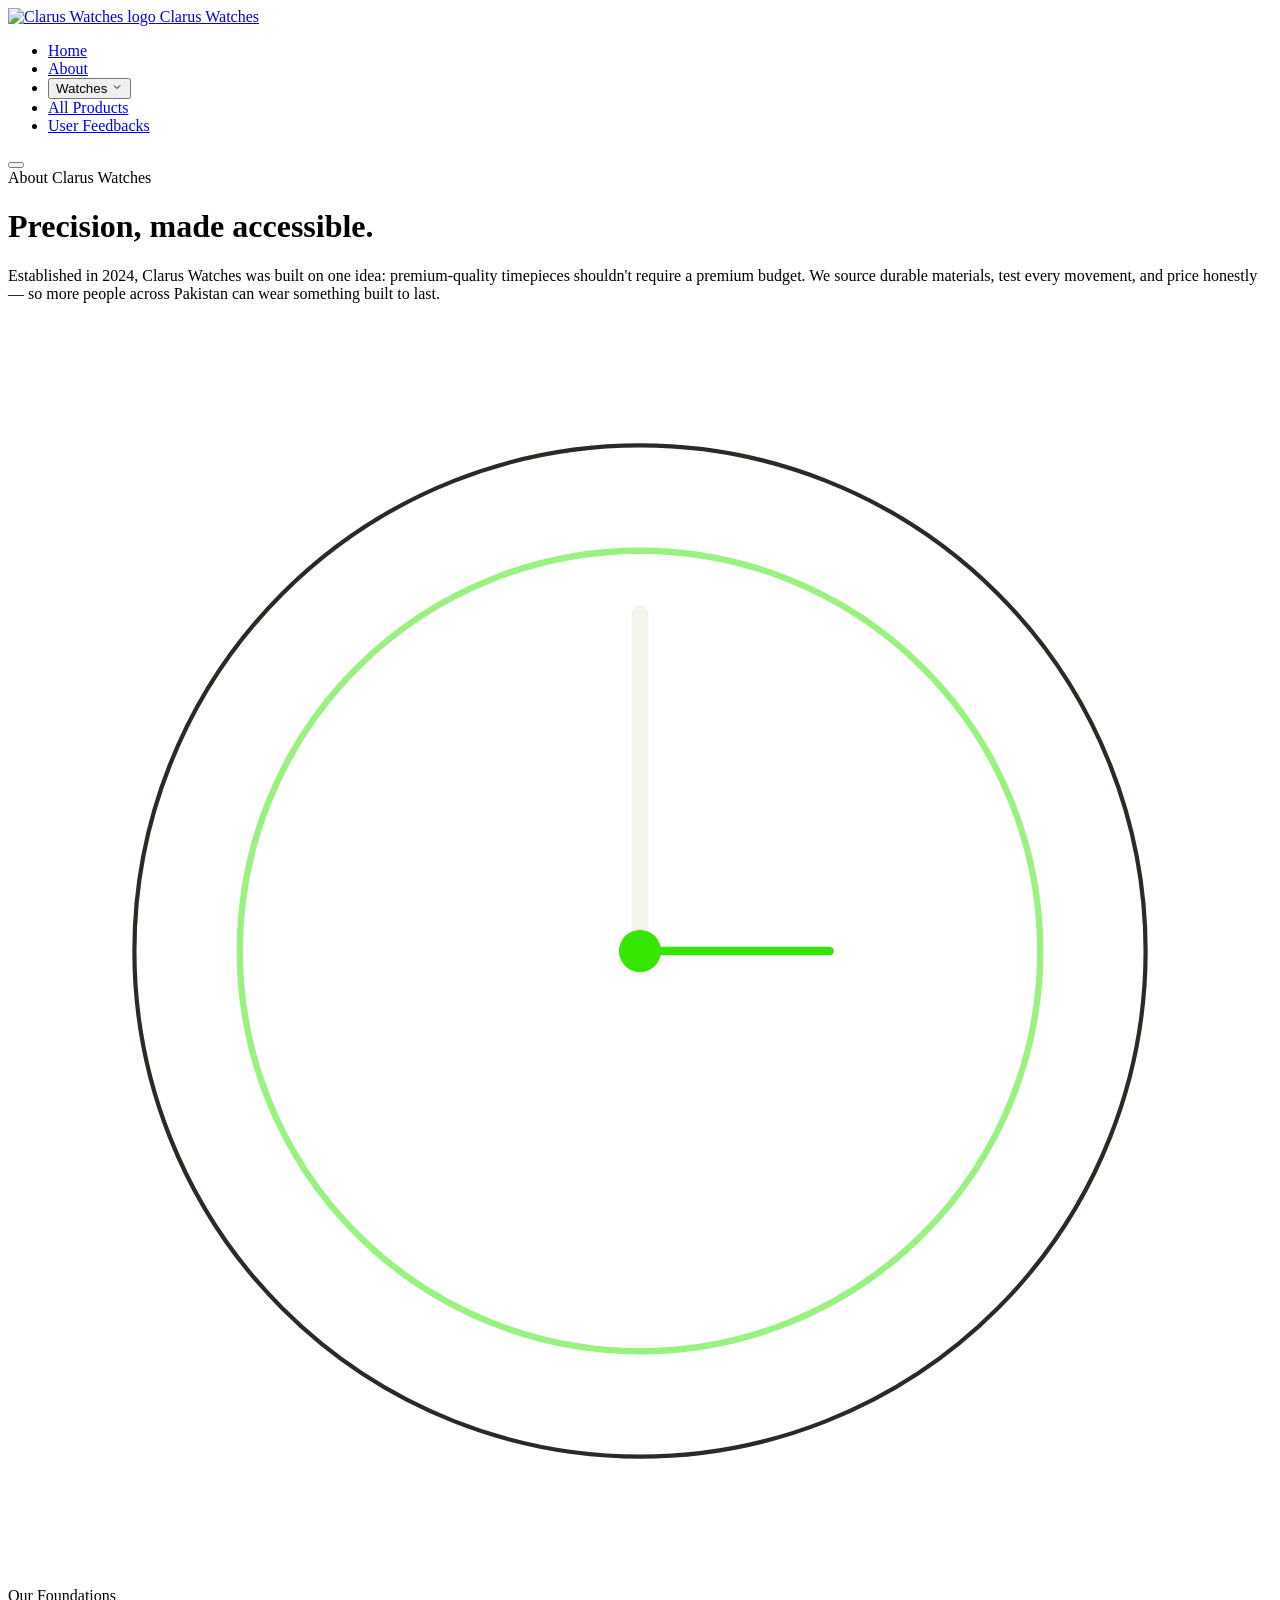
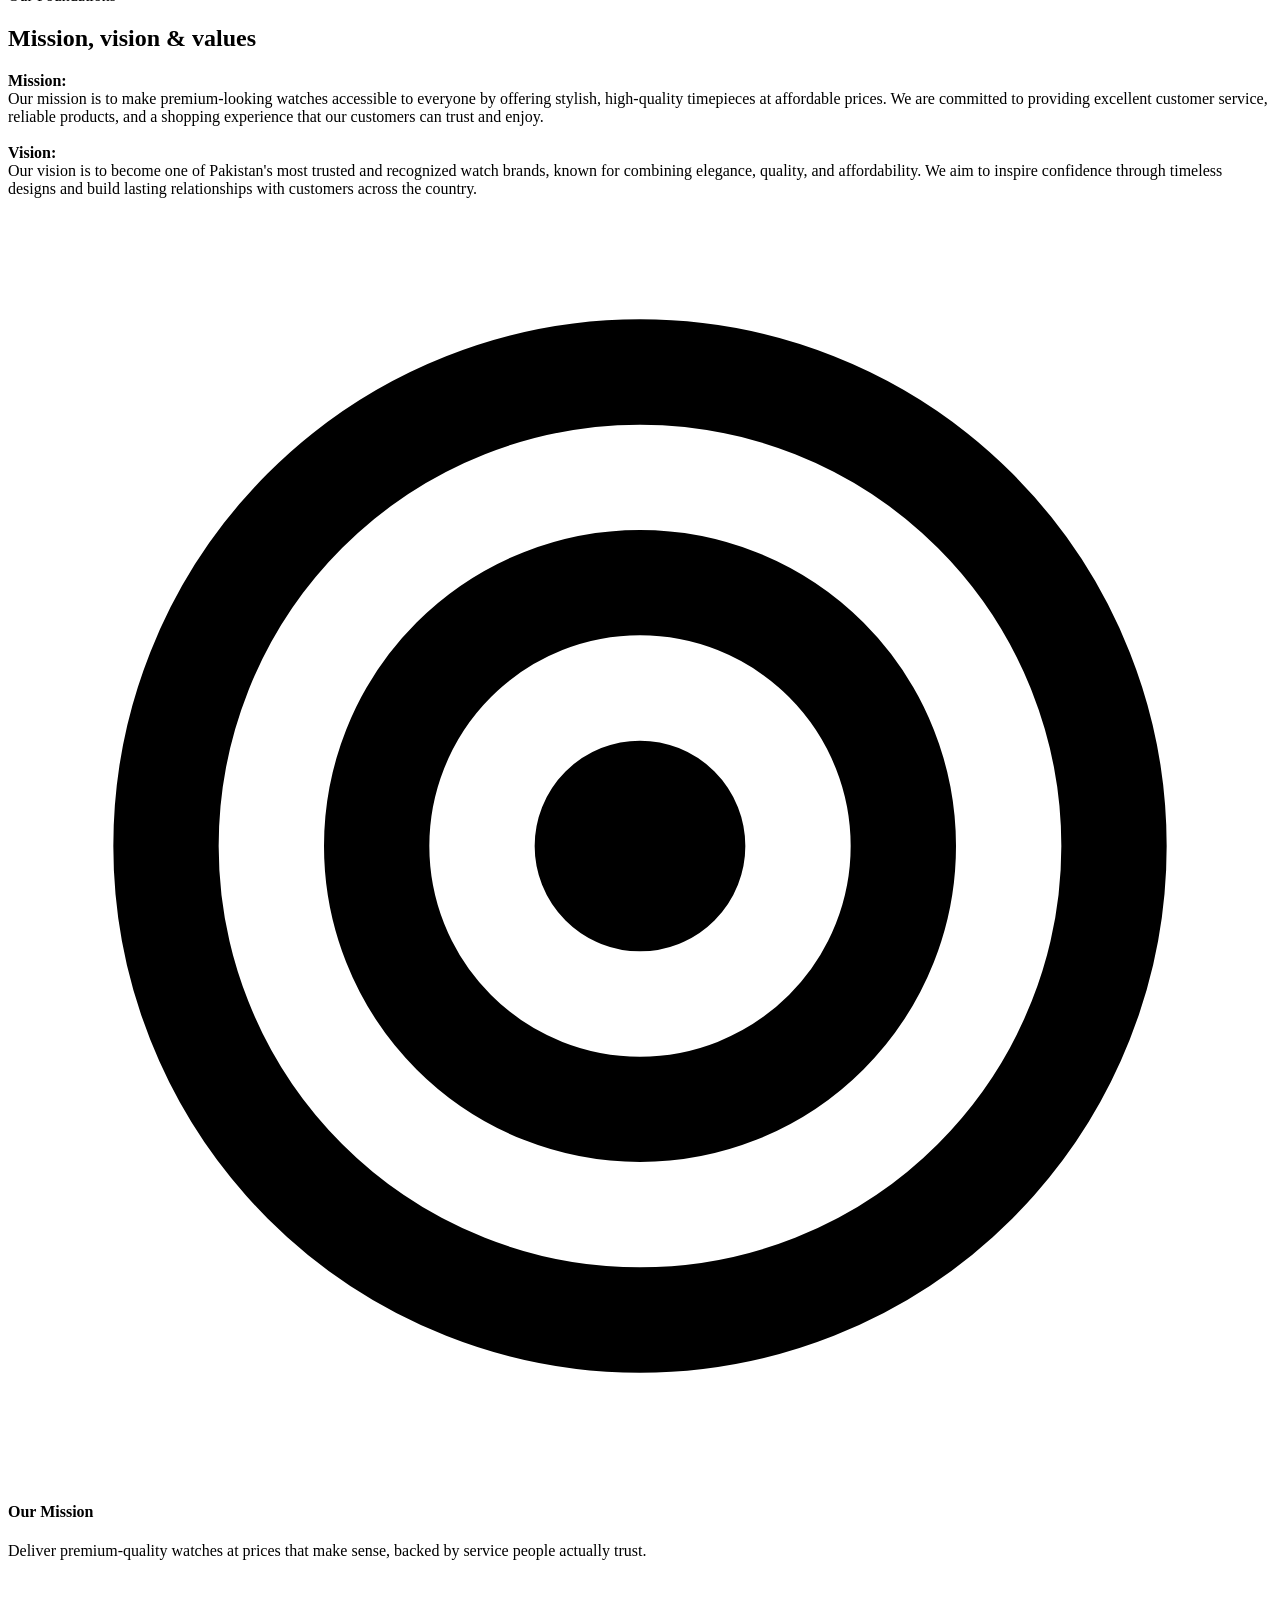
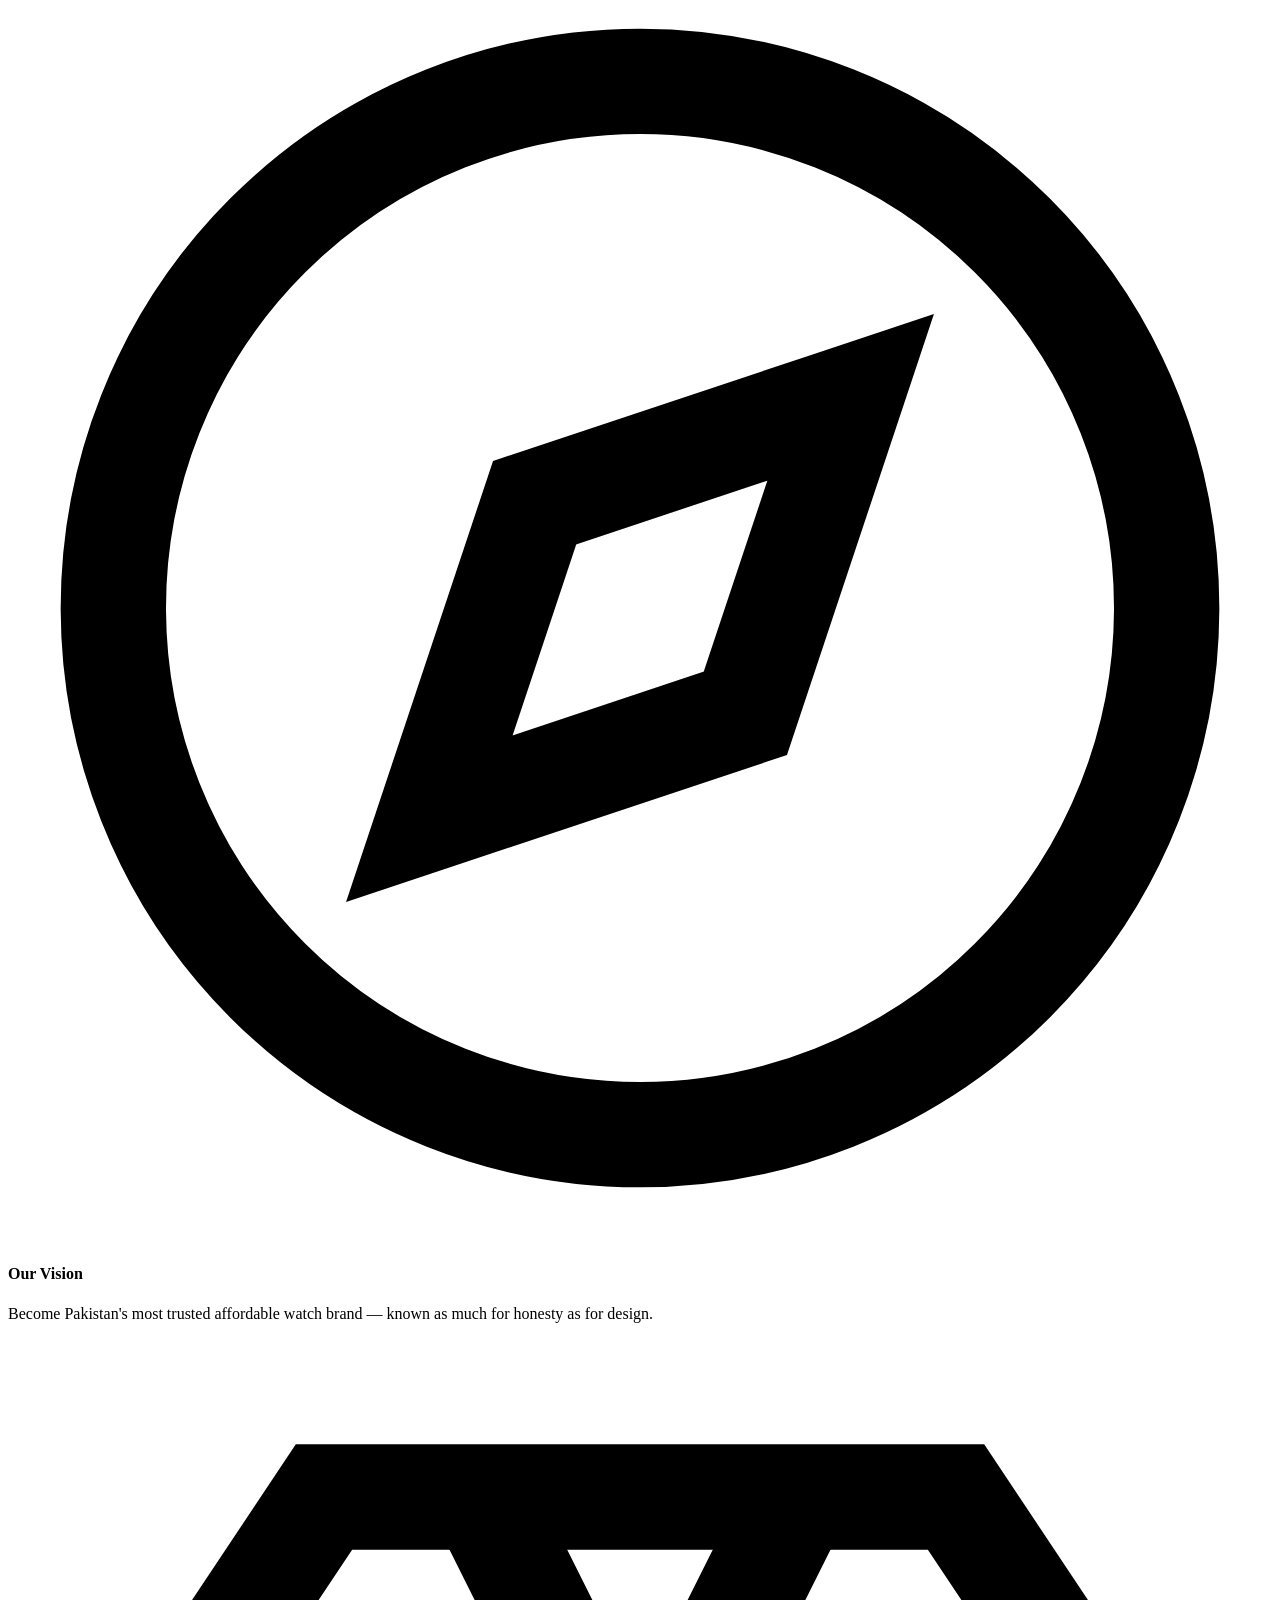
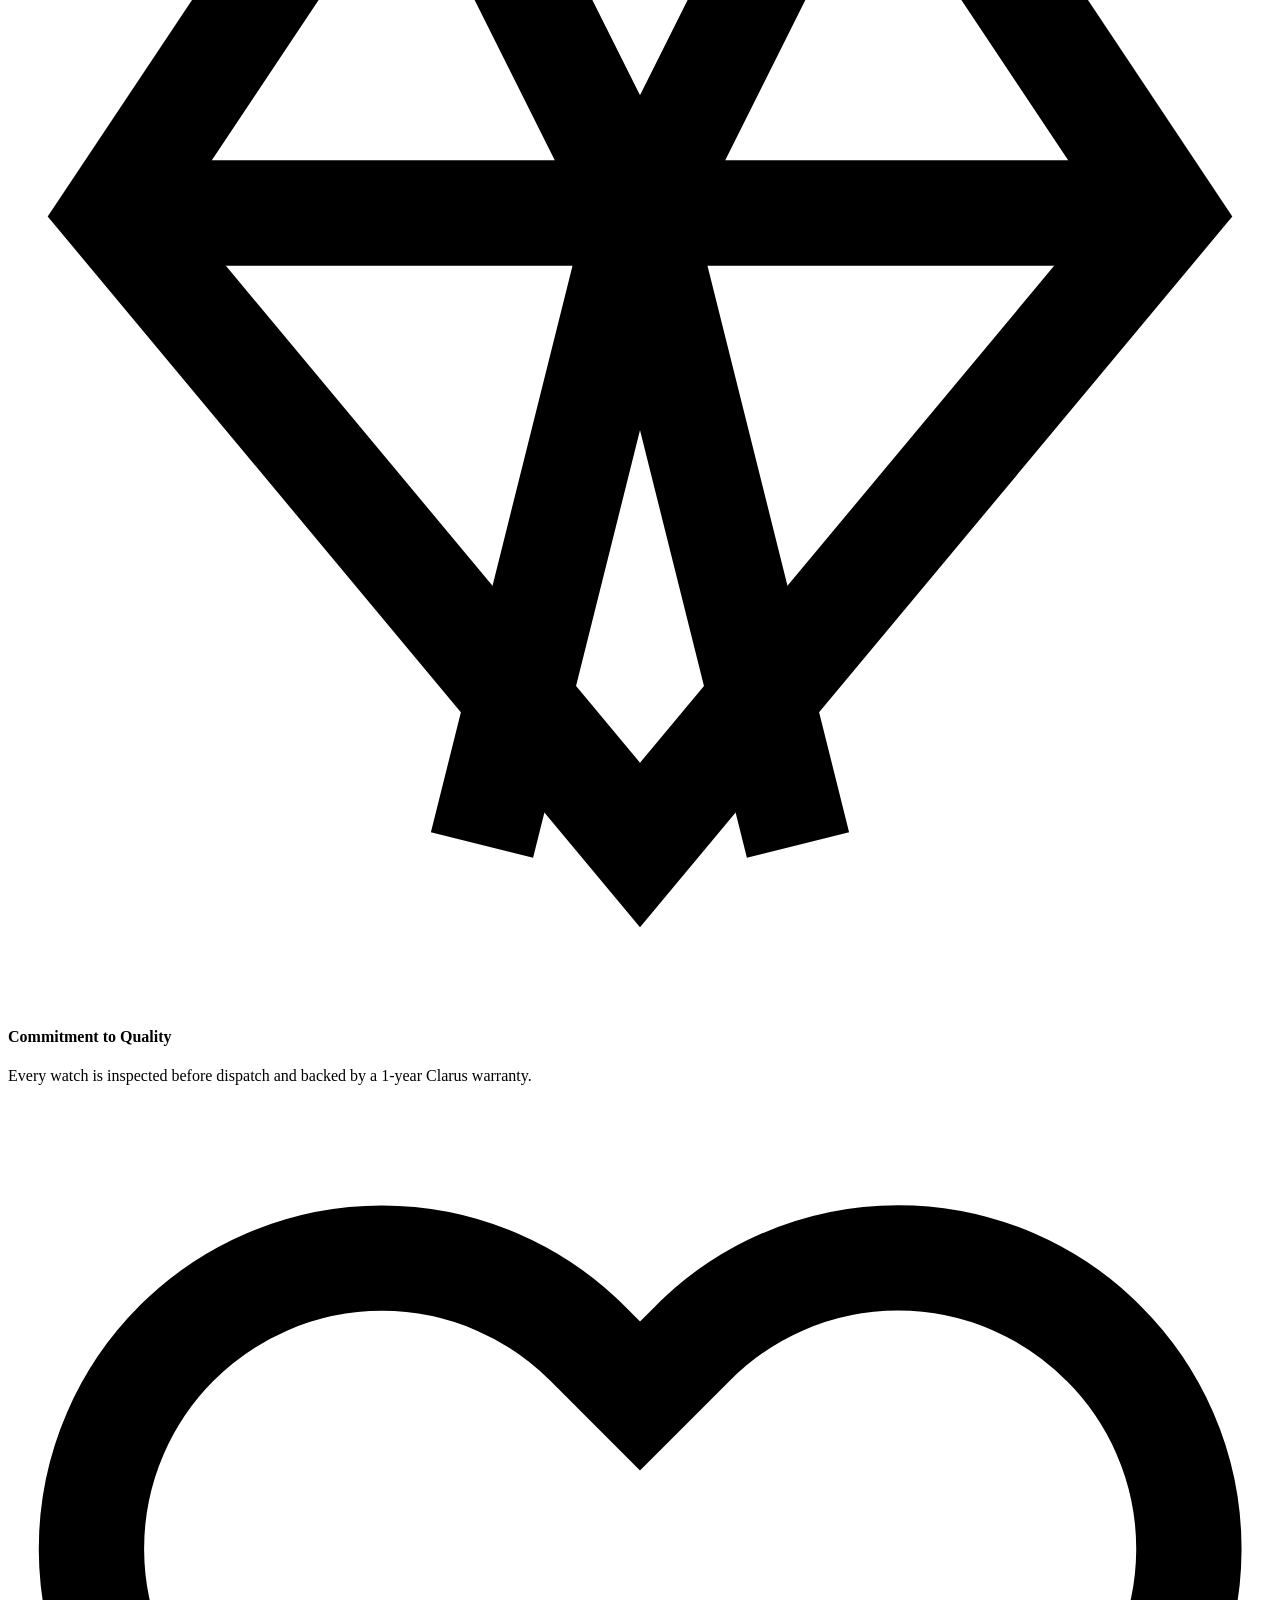
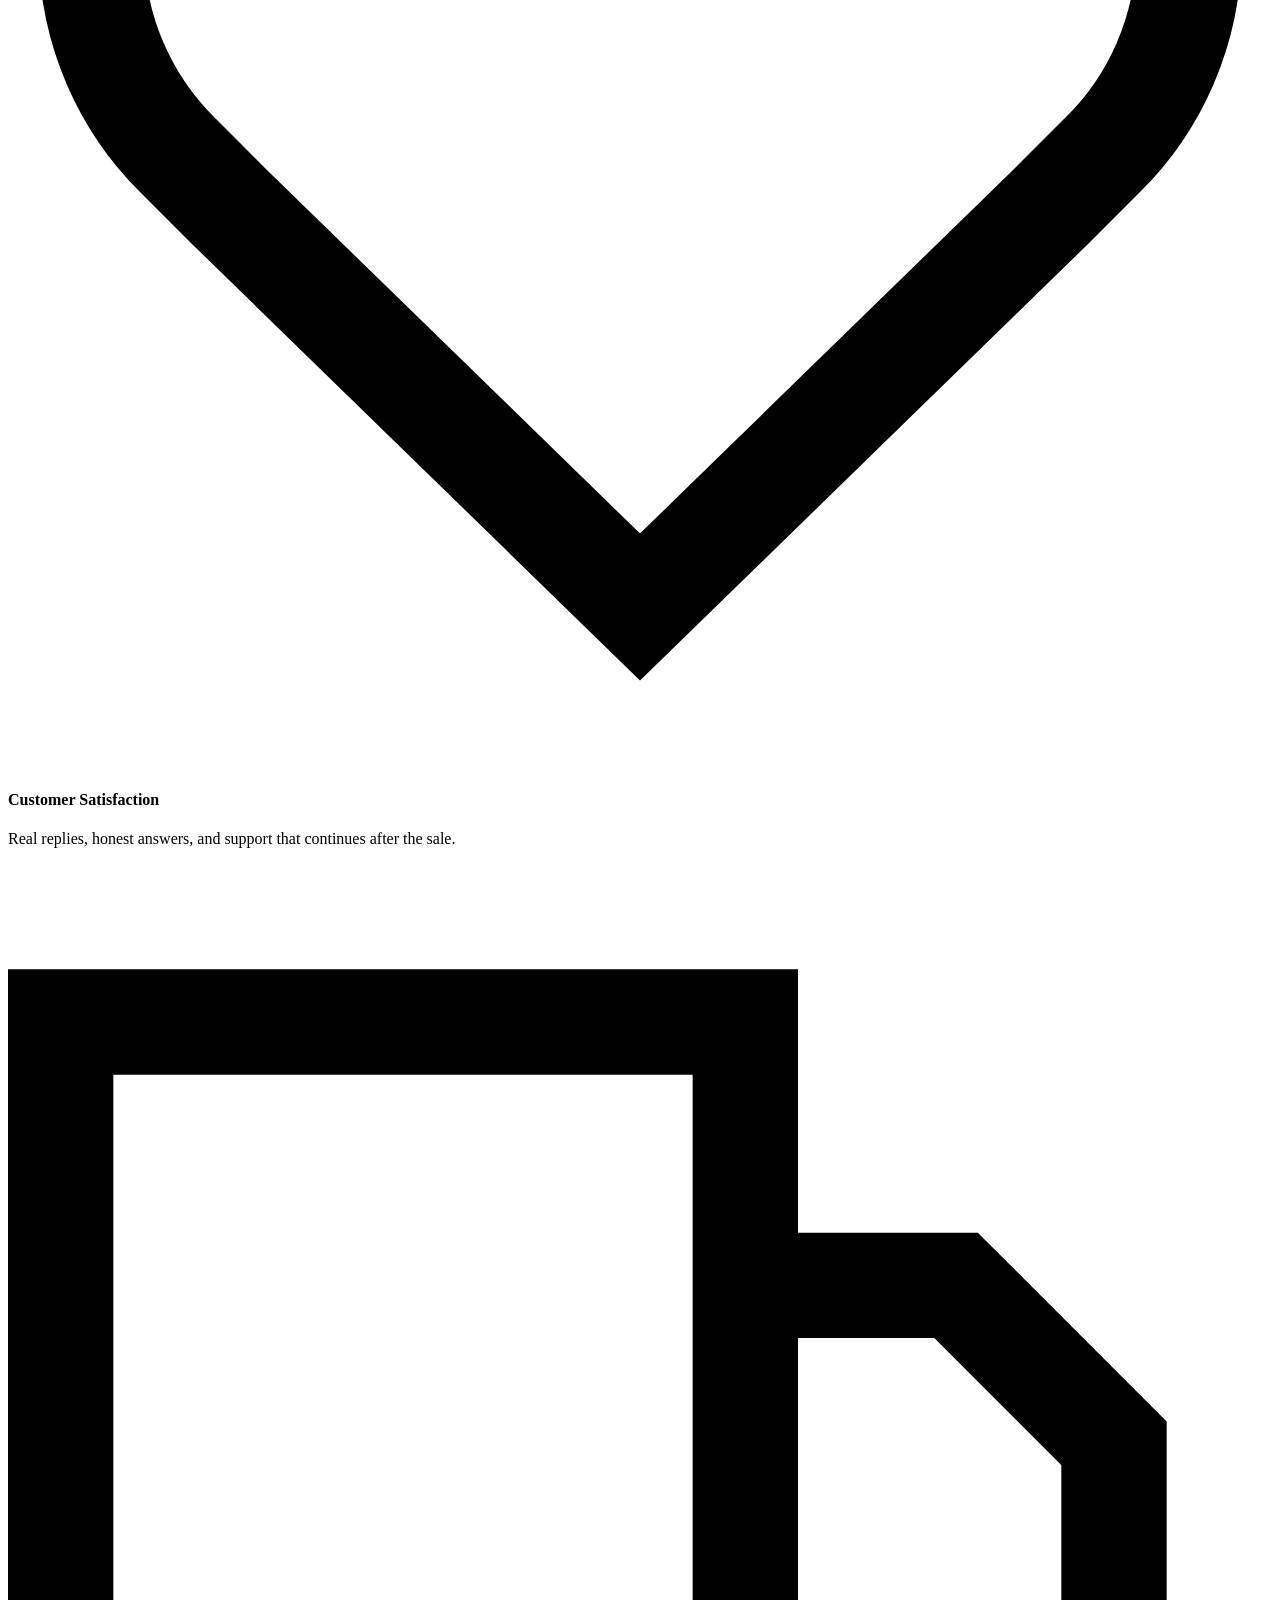
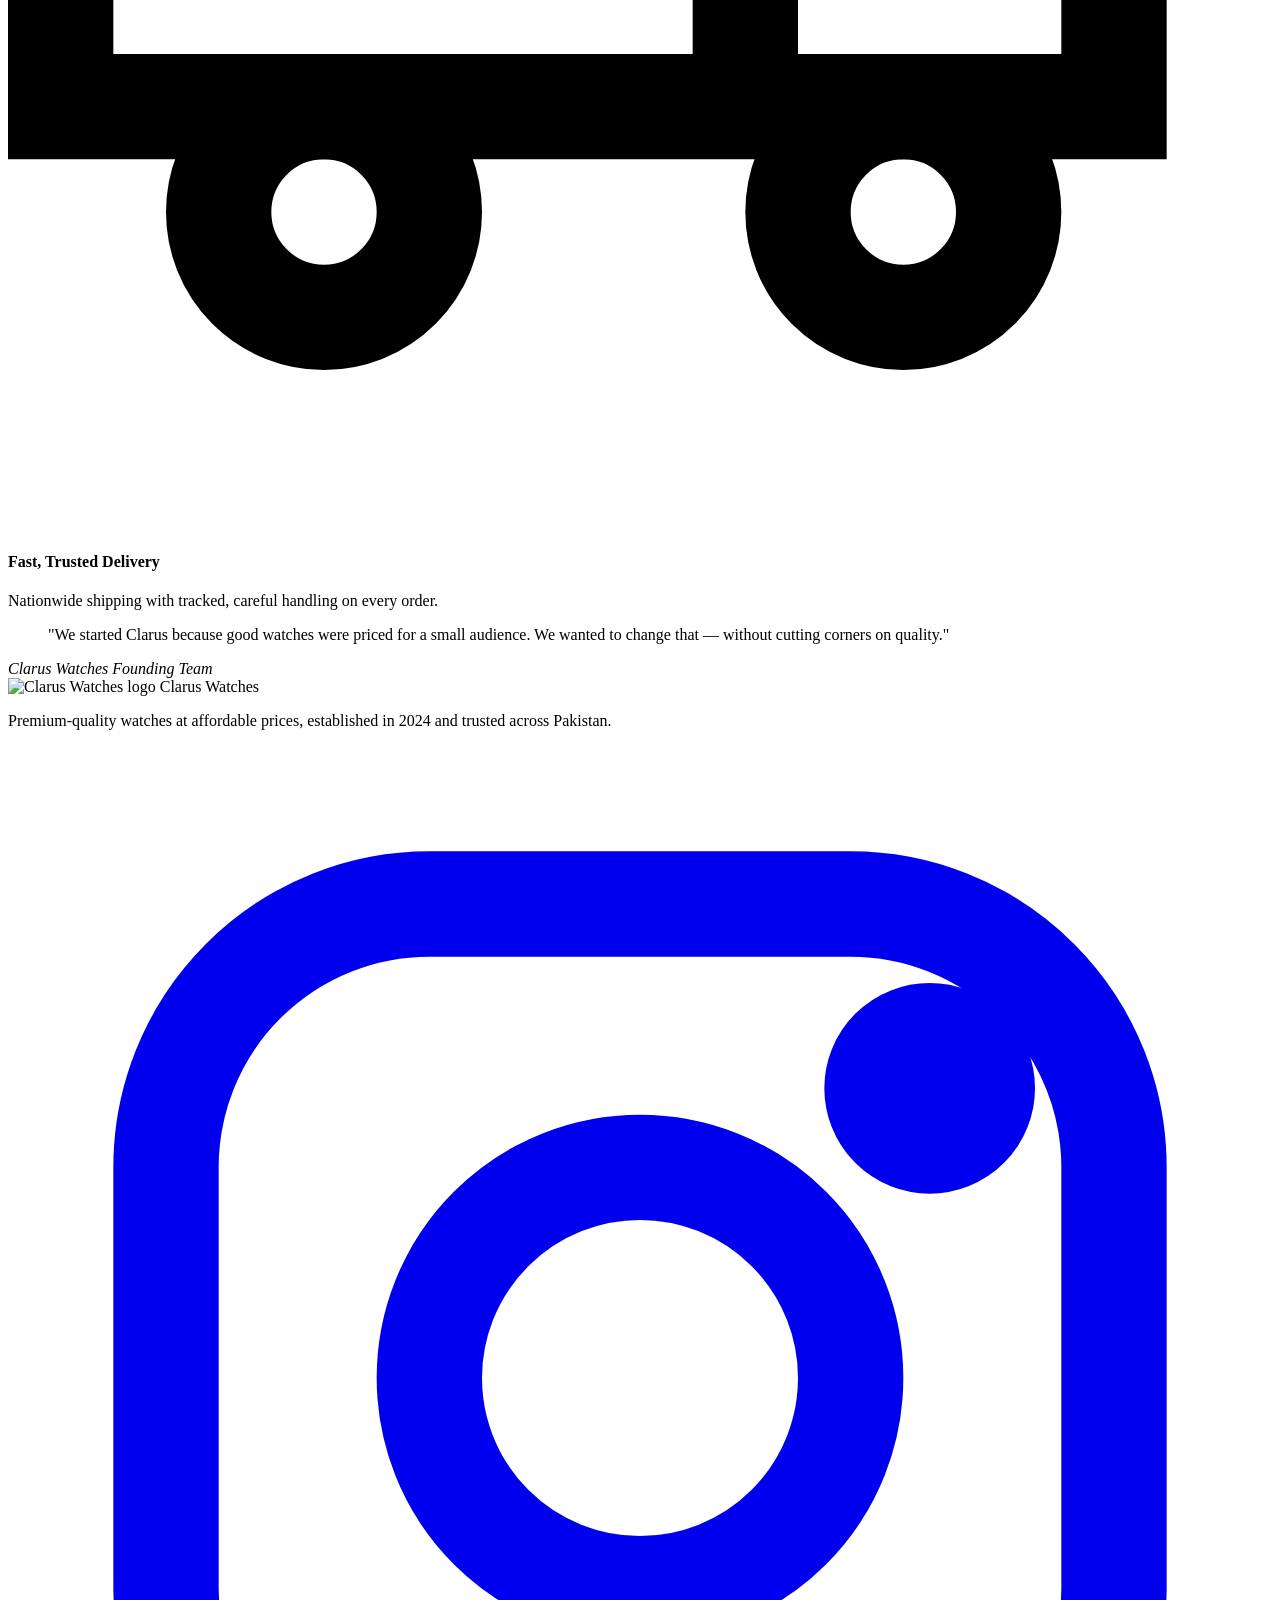
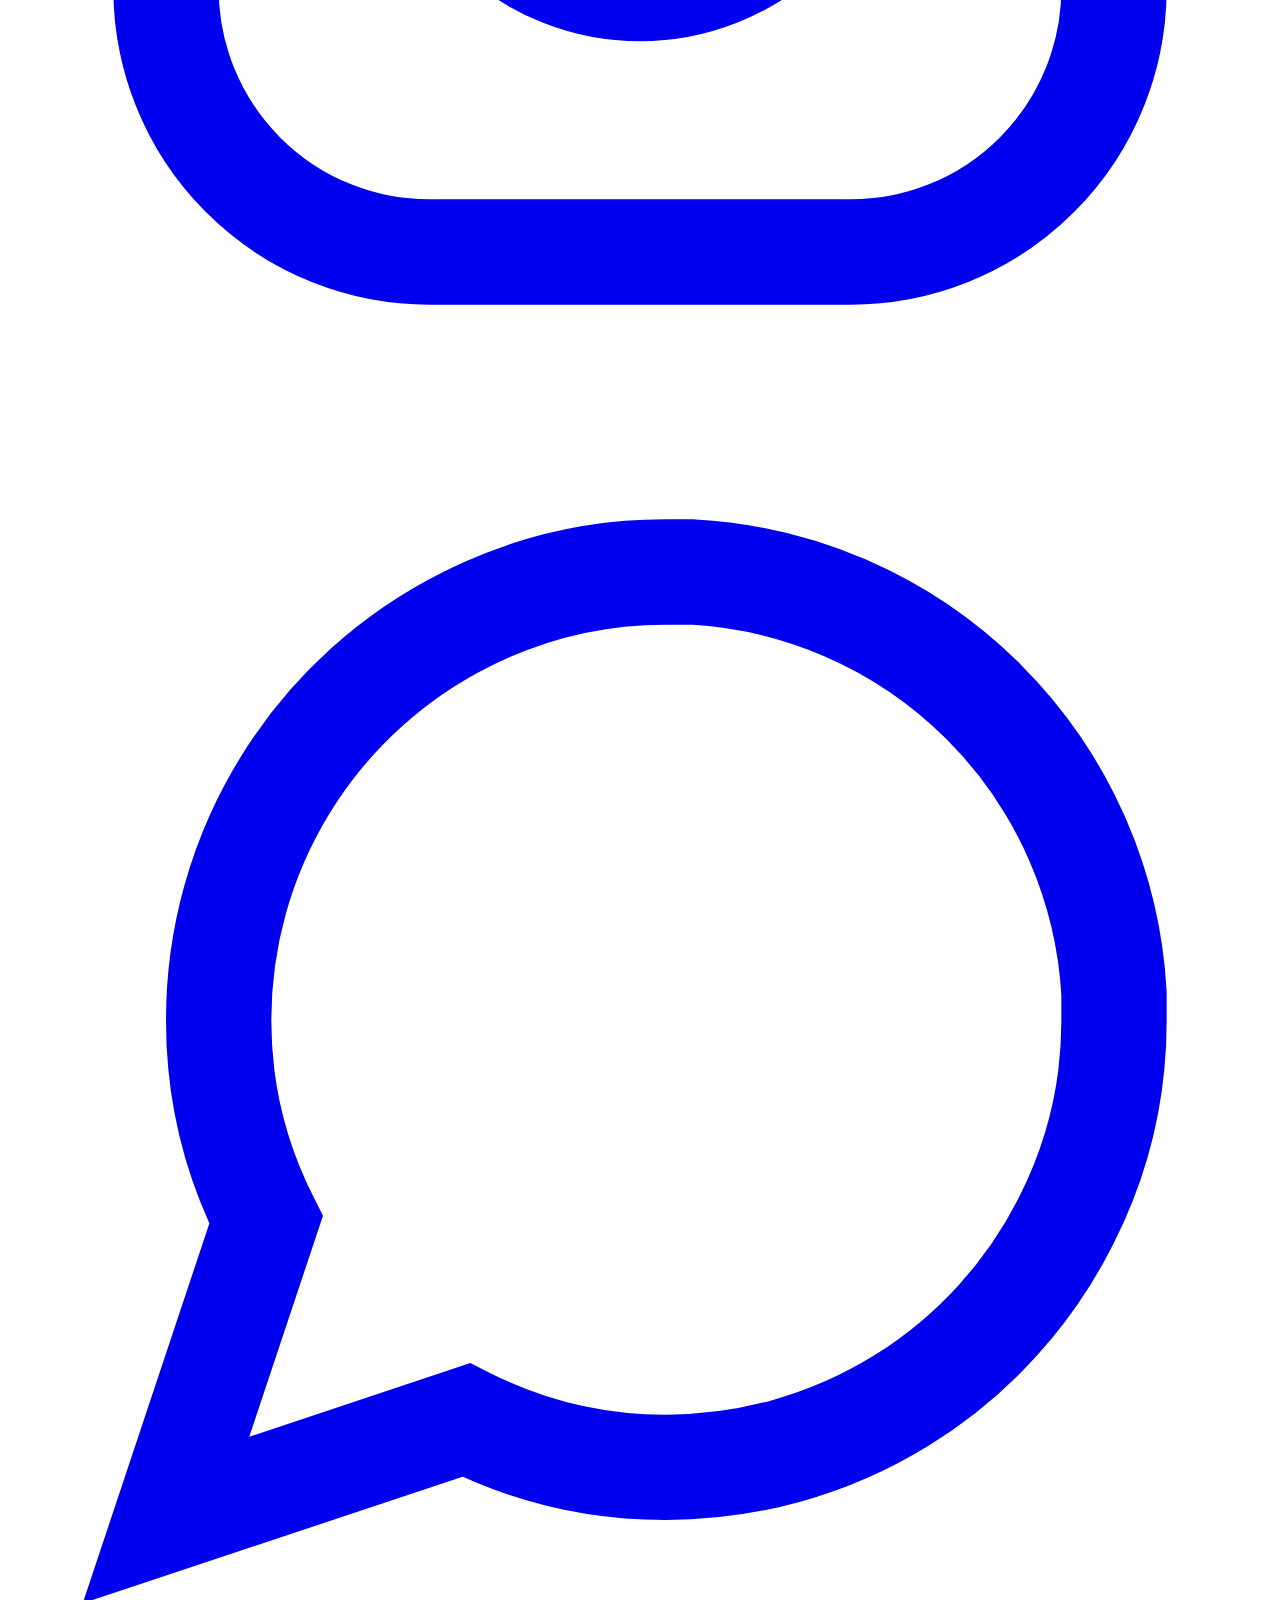
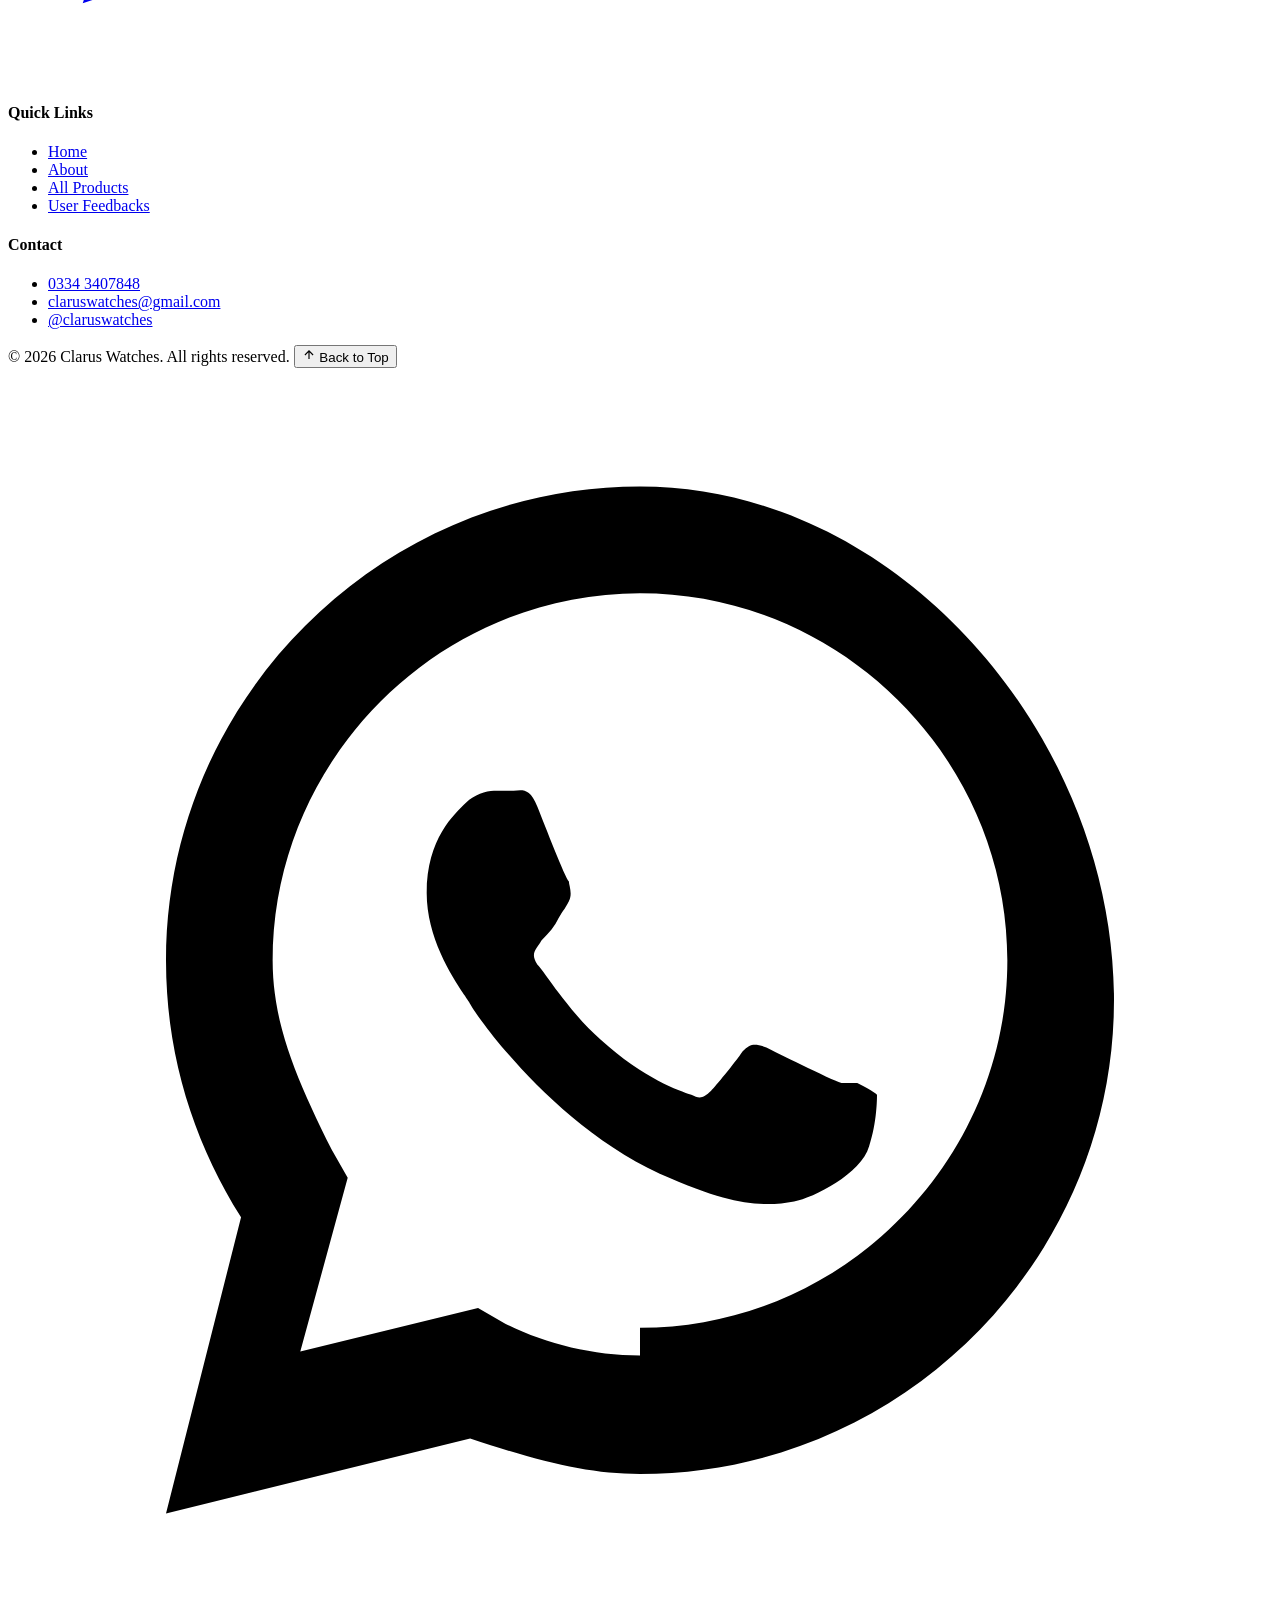
==== about.html @ 206ac398 "Add files via upload" ====
<!DOCTYPE html>
<html lang="en">
<head>
  <meta charset="UTF-8">
  <link rel="icon" type="image/png" href="https://i.postimg.cc/Nfq2gf72/Clarus-Watches-Logo.jpg">
  <meta name="viewport" content="width=device-width, initial-scale=1.0">
  <meta name="theme-color" content="#ffffff">
  <title>About | Clarus Watches</title>
  <meta name="description" content="Learn about Clarus Watches — established 2024, premium quality at affordable prices across Pakistan.">

  <link rel="preconnect" href="https://fonts.googleapis.com">
  <link rel="preconnect" href="https://fonts.gstatic.com" crossorigin>
  <link href="https://fonts.googleapis.com/css2?family=Fraunces:opsz,wght@9..144,400;9..144,600;9..144,700&family=Inter:wght@400;500;600;700&family=JetBrains+Mono:wght@400;600&display=swap" rel="stylesheet">

  <link rel="stylesheet" href="css/variables.css">
  <link rel="stylesheet" href="css/base.css">
  <link rel="stylesheet" href="css/layout.css">
  <link rel="stylesheet" href="css/components.css">
  <link rel="stylesheet" href="css/animations.css">
  <link rel="stylesheet" href="css/about.css">
  <link rel="stylesheet" href="css/responsive.css">
</head>
<body>
  <nav class="navbar" id="navbar">
    <div class="container">
      <a href="index.html" class="nav-brand">
        <img src="https://i.postimg.cc/Nfq2gf72/Clarus-Watches-Logo.jpg" alt="Clarus Watches logo" class="nav-logo">
        Clarus Watches
      </a>

      <ul class="nav-links" id="navLinks">
        <li><a href="index.html">Home</a></li>
        <li><a href="about.html">About</a></li>
        <li class="nav-item-dropdown" id="watchesDropdown">
          <button type="button" class="nav-dropdown-trigger" aria-haspopup="true" aria-expanded="false">
            Watches
            <svg class="chevron" width="12" height="12" viewBox="0 0 24 24" fill="none" stroke="currentColor" stroke-width="2"><path d="m6 9 6 6 6-6"/></svg>
          </button>
          <div class="nav-dropdown-panel" id="watchesDropdownPanel"></div>
        </li>
        <li><a href="products.html">All Products</a></li>
        <li><a href="reviews.html">User Feedbacks</a></li>
      </ul>

      <div class="nav-actions">
        <button class="nav-toggle" id="navToggle" aria-label="Toggle menu" aria-expanded="false">
          <span></span><span></span><span></span>
        </button>
      </div>
    </div>
  </nav>


  <header class="page-banner" id="about">
    <div class="container">
      <span class="eyebrow">About Clarus Watches</span>
      <h1>Precision, made accessible.</h1>
      <p>Established in 2024, Clarus Watches was built on one idea: premium-quality
        timepieces shouldn't require a premium budget. We source durable materials,
        test every movement, and price honestly — so more people across Pakistan
        can wear something built to last.</p>
    </div>
  </header>

  <section class="section">
    <div class="container about-grid">
      <div class="about-visual">
        <svg viewBox="0 0 300 300" fill="none">
          <circle cx="150" cy="150" r="120" stroke="#2a2a26" stroke-width="1"/>
          <circle cx="150" cy="150" r="95" stroke="#34e600" stroke-width="1.5" opacity="0.5"/>
          <g class="dial-minute-hand"><line x1="150" y1="150" x2="150" y2="70" stroke="#f4f4ef" stroke-width="4" stroke-linecap="round"/></g>
          <g class="dial-second-hand"><line x1="150" y1="150" x2="195" y2="150" stroke="#34e600" stroke-width="2" stroke-linecap="round"/></g>
          <circle cx="150" cy="150" r="5" fill="#34e600"/>
        </svg>
      </div>

      <div>
        <div class="section-head">
          <span class="eyebrow">Our Foundations</span>
          <h2>Mission, vision &amp; values</h2>
          <p><b>Mission: </b><br>
Our mission is to make premium-looking watches accessible to everyone by offering stylish, high-quality timepieces at affordable prices. We are committed to providing excellent customer service, reliable products, and a shopping experience that our customers can trust and enjoy.<br><br>
<b>Vision: </b><br>
Our vision is to become one of Pakistan's most trusted and recognized watch brands, known for combining elegance, quality, and affordability. We aim to inspire confidence through timeless designs and build lasting relationships with customers across the country.</p>
        </div>

        <div class="value-list">
          <div class="value-item reveal">
            <div class="icon-wrap"><svg viewBox="0 0 24 24" fill="none" stroke="currentColor" stroke-width="2"><circle cx="12" cy="12" r="9"/><circle cx="12" cy="12" r="5"/><circle cx="12" cy="12" r="1"/></svg></div>
            <div><h4>Our Mission</h4><p>Deliver premium-quality watches at prices that make sense, backed by service people actually trust.</p></div>
          </div>
          <div class="value-item reveal">
            <div class="icon-wrap"><svg viewBox="0 0 24 24" fill="none" stroke="currentColor" stroke-width="2"><circle cx="12" cy="12" r="10"/><path d="m16 8-2 6-6 2 2-6z"/></svg></div>
            <div><h4>Our Vision</h4><p>Become Pakistan's most trusted affordable watch brand — known as much for honesty as for design.</p></div>
          </div>
          <div class="value-item reveal">
            <div class="icon-wrap"><svg viewBox="0 0 24 24" fill="none" stroke="currentColor" stroke-width="2"><path d="M6 3h12l4 6-10 12L2 9z"/><path d="M2 9h20M9 3l3 6-3 12M15 3l-3 6 3 12"/></svg></div>
            <div><h4>Commitment to Quality</h4><p>Every watch is inspected before dispatch and backed by a 1-year Clarus warranty.</p></div>
          </div>
          <div class="value-item reveal">
            <div class="icon-wrap"><svg viewBox="0 0 24 24" fill="none" stroke="currentColor" stroke-width="2"><path d="M20.8 4.6a5.5 5.5 0 0 0-7.8 0L12 5.6l-1-1a5.5 5.5 0 0 0-7.8 7.8l1 1L12 21l7.8-7.6 1-1a5.5 5.5 0 0 0 0-7.8z"/></svg></div>
            <div><h4>Customer Satisfaction</h4><p>Real replies, honest answers, and support that continues after the sale.</p></div>
          </div>
          <div class="value-item reveal">
            <div class="icon-wrap"><svg viewBox="0 0 24 24" fill="none" stroke="currentColor" stroke-width="2"><path d="M1 3h13v13H1zM14 8h4l3 3v5h-7z"/><circle cx="6" cy="18" r="2"/><circle cx="17" cy="18" r="2"/></svg></div>
            <div><h4>Fast, Trusted Delivery</h4><p>Nationwide shipping with tracked, careful handling on every order.</p></div>
          </div>
        </div>
      </div>
    </div>

    <div class="founder-quote reveal">
      <blockquote>"We started Clarus because good watches were priced for a small
        audience. We wanted to change that — without cutting corners on quality."</blockquote>
      <cite>Clarus Watches Founding Team</cite>
    </div>
  </section>

  <footer class="footer">
    <div class="container">
      <div class="footer-grid">
        <div>
          <div class="footer-brand">
            <img src="https://i.postimg.cc/Nfq2gf72/Clarus-Watches-Logo.jpg" alt="Clarus Watches logo" class="footer-logo">
            Clarus Watches
          </div>
          <p>Premium-quality watches at affordable prices, established in 2024 and trusted across Pakistan.</p>
          <div class="footer-social">
            <a href="https://instagram.com/claruswatches" target="_blank" rel="noopener" aria-label="Instagram">
              <svg viewBox="0 0 24 24" fill="none" stroke="currentColor" stroke-width="2"><rect x="3" y="3" width="18" height="18" rx="5"/><circle cx="12" cy="12" r="4"/><circle cx="17.5" cy="6.5" r="1"/></svg>
            </a>
            <a href="https://wa.me/923343407848" target="_blank" rel="noopener" aria-label="WhatsApp">
              <svg viewBox="0 0 24 24" fill="none" stroke="currentColor" stroke-width="2"><path d="M21 11.5a8.38 8.38 0 0 1-.9 3.8 8.5 8.5 0 0 1-7.6 4.7 8.38 8.38 0 0 1-3.8-.9L3 21l1.9-5.7a8.38 8.38 0 0 1-.9-3.8 8.5 8.5 0 0 1 4.7-7.6 8.38 8.38 0 0 1 3.8-.9h.5a8.48 8.48 0 0 1 8 8v.5z"/></svg>
            </a>
          </div>
        </div>

        <div class="footer-col">
          <h4>Quick Links</h4>
          <ul>
            <li><a href="index.html">Home</a></li>
            <li><a href="about.html">About</a></li>
            <li><a href="products.html">All Products</a></li>
            <li><a href="reviews.html">User Feedbacks</a></li>
          </ul>
        </div>

        <div class="footer-col">
          <h4>Contact</h4>
          <ul>
            <li><a href="https://wa.me/923343407848" target="_blank" rel="noopener">0334 3407848</a></li>
            <li><a href="mailto:claruswatches@gmail.com">claruswatches@gmail.com</a></li>
            <li><a href="https://instagram.com/claruswatches" target="_blank" rel="noopener">@claruswatches</a></li>
          </ul>
        </div>

      </div>

      <div class="footer-bottom">
        <span>&copy; <span id="year"></span> Clarus Watches. All rights reserved.</span>
        <button class="back-to-top" id="backToTop">
          <svg width="14" height="14" viewBox="0 0 24 24" fill="none" stroke="currentColor" stroke-width="2"><path d="M12 19V5M5 12l7-7 7 7"/></svg>
          Back to Top
        </button>
      </div>
    </div>
  </footer>

  <a class="whatsapp-float" id="whatsappFloat" target="_blank" rel="noopener"
     href="https://wa.me/923343407848?text=Hello%20Clarus%20Watches%2C%20I%20have%20a%20question."
     aria-label="Chat with Clarus Watches on WhatsApp">
    <svg viewBox="0 0 32 32"><path d="M16 3C9.4 3 4 8.4 4 15c0 2.4.7 4.6 1.9 6.5L4 29l7.7-1.9C13.5 27.7 14.7 28 16 28c6.6 0 12-5.4 12-12S22.6 3 16 3zm0 22c-1.2 0-2.4-.3-3.4-.8l-.7-.4-4.5 1.1 1.2-4.4-.4-.7C7.3 18 6.7 16.6 6.7 15c0-5.1 4.2-9.3 9.3-9.3s9.3 4.2 9.3 9.3-4.2 9.3-9.3 9.3zm5.1-6.9c-.3-.1-1.7-.8-1.9-.9-.3-.1-.4-.1-.6.1-.2.3-.7.9-.8 1-.2.2-.3.2-.5.1-.3-.1-1.2-.4-2.3-1.4-.8-.7-1.4-1.7-1.6-1.9-.2-.3 0-.4.1-.6.1-.1.3-.3.4-.5.1-.2.2-.3.3-.5.1-.2 0-.4 0-.5-.1-.1-.6-1.4-.8-1.9-.2-.5-.4-.4-.6-.4h-.5c-.2 0-.5.1-.7.3-.3.3-1 .9-1 2.3s1 2.6 1.1 2.8c.1.2 2 3 4.8 4.3.7.3 1.2.5 1.6.6.7.2 1.3.2 1.8.1.5-.1 1.7-.7 1.9-1.4.2-.6.2-1.2.2-1.3-.1-.1-.3-.2-.5-.3z"/></svg>
  </a>

  <script src="js/utils.js"></script>
  <script src="js/navigation.js"></script>
  <script src="js/products-data.js"></script>
  <script src="js/nav-dropdown.js"></script>
  <script>document.getElementById("year").textContent = new Date().getFullYear();</script>

</body>
</html>
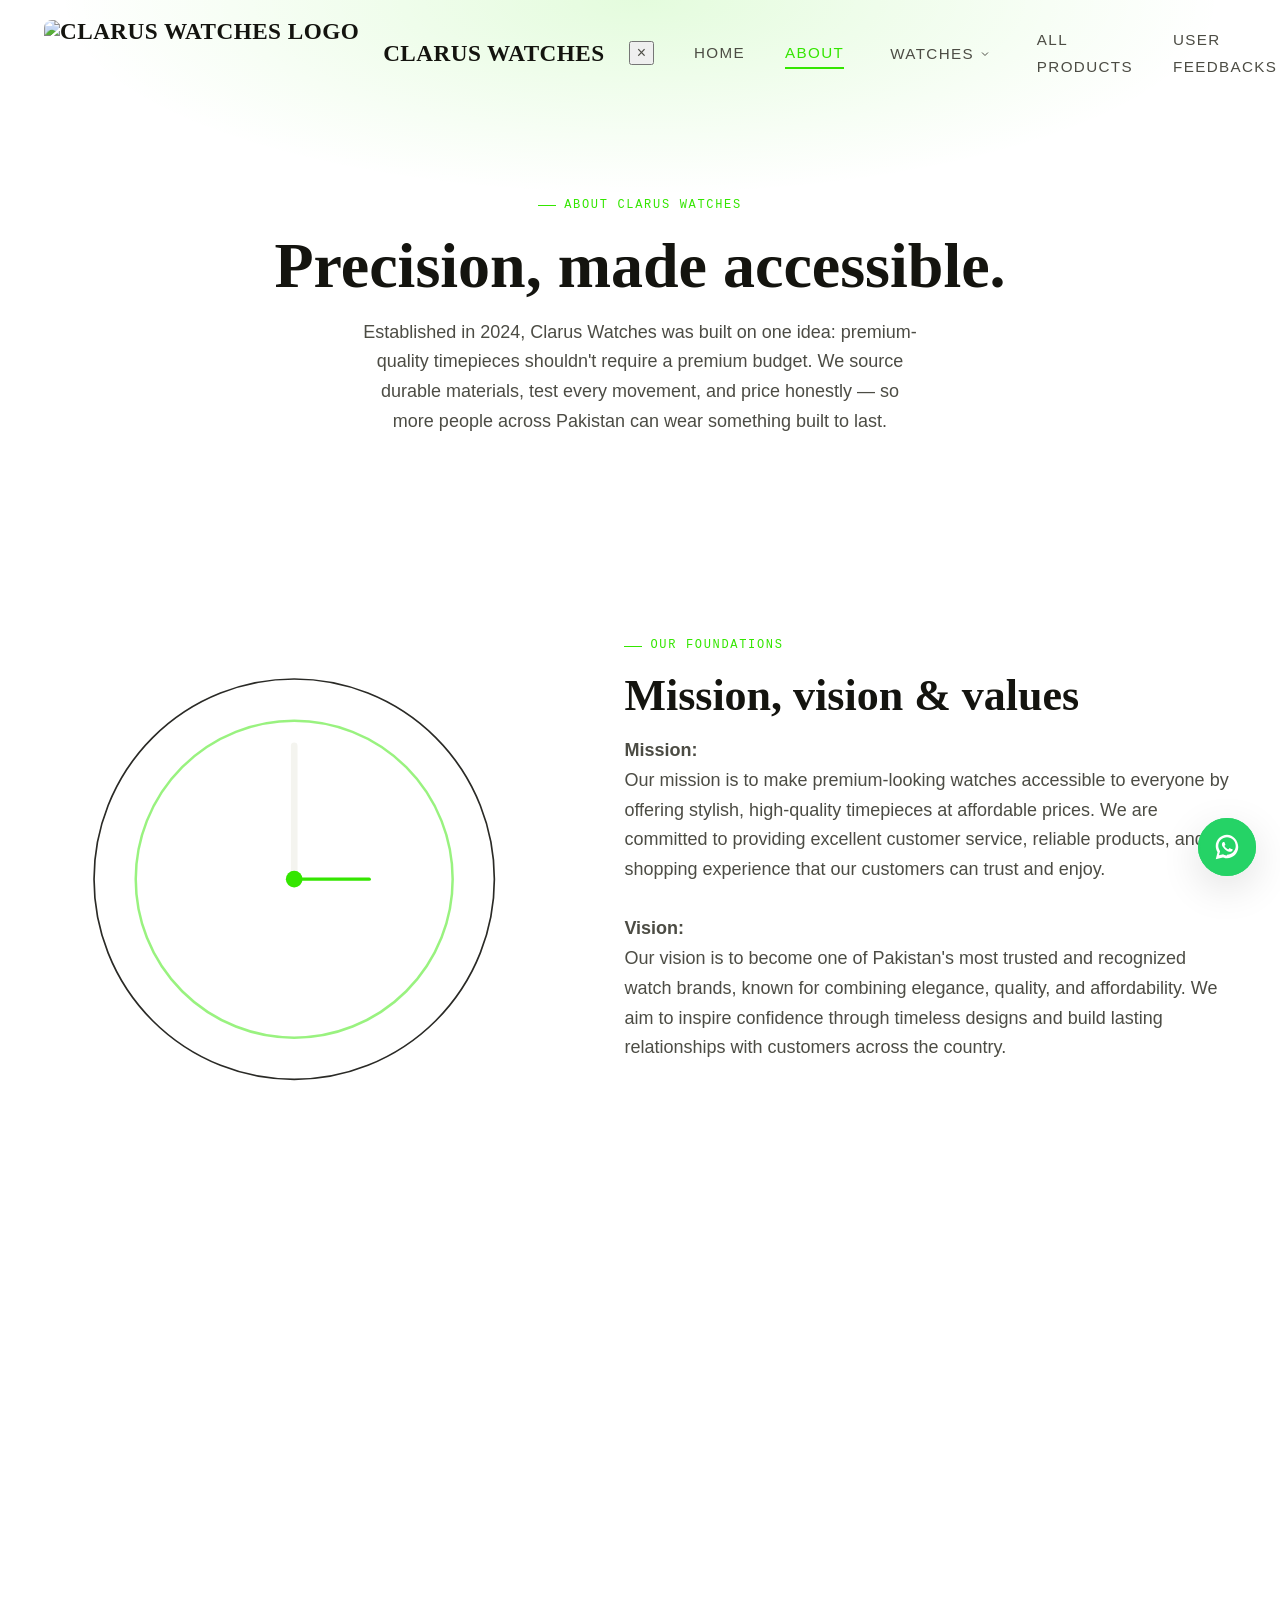
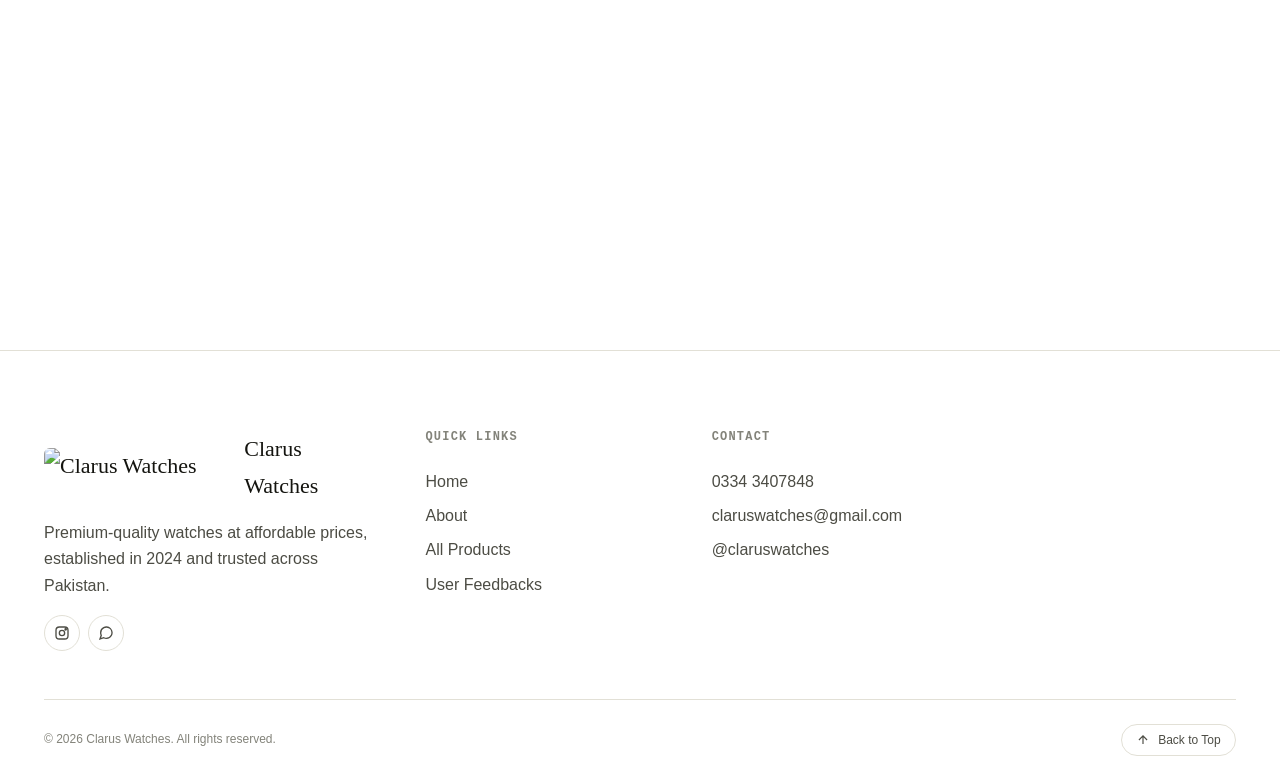
==== commit e4e967f2: "Add files via upload" ====
--- a/about.html
+++ b/about.html
@@ -29,6 +29,7 @@
       </a>
 
       <ul class="nav-links" id="navLinks">
+        <li class="nav-close-item"><button type="button" class="nav-close" id="navClose" aria-label="Close menu">&times;</button></li>
         <li><a href="index.html">Home</a></li>
         <li><a href="about.html">About</a></li>
         <li class="nav-item-dropdown" id="watchesDropdown">
@@ -49,6 +50,8 @@
       </div>
     </div>
   </nav>
+
+  <div class="nav-overlay" id="navOverlay"></div>
 
 
   <header class="page-banner" id="about">
--- a/css/variables.css
+++ b/css/variables.css
@@ -0,0 +1,73 @@
+/* ==========================================================================
+   CLARUS WATCHES — DESIGN TOKENS
+   Every color, font and spacing value used across the site lives here.
+   Change a value once, it updates everywhere. This is the only file
+   you should need to touch to re-skin the site.
+   ========================================================================== */
+
+:root {
+  /* ---- Brand ---- */
+  --accent: #34e600;              /* Clarus signature green   */
+  --accent-soft: #34e60022;       /* translucent accent (glows, hovers) */
+  --accent-strong: #2bbf00;       /* pressed / darker state   */
+  --accent-contrast: #06170a;     /* text placed ON the accent */
+  --price-green: #00C904;         /* deep, premium green for final prices */
+
+  /* ---- Light theme (default) ---- */
+  --bg-0: #ffffff;                 /* page background            */
+  --bg-1: #ffffff;                 /* section background (alt)   */
+  --bg-2: #ffffff;                 /* card background             */
+  --bg-3: #f4f3ee;                 /* elevated / hovered card     */
+  --line: #e2e0d6;                 /* hairline borders            */
+  --text-0: #14140f;               /* headings / primary text     */
+  --text-1: #4c4c44;               /* body copy                   */
+  --text-2: #83837a;               /* muted / captions            */
+  --overlay: rgba(20, 20, 15, 0.55); /* modal / hero overlays      */
+
+  /* ---- Typography ----
+     Display: Fraunces — a soft, high-contrast serif with a horological,
+       engraved feel for headlines (used sparingly, big sizes only).
+     Body: Inter — quiet, legible workhorse for paragraphs & UI.
+     Data: JetBrains Mono — for prices, product codes and specs, the
+       way a watch's caseback or movement spec sheet reads.
+  */
+  --font-display: 'Fraunces', 'Georgia', serif;
+  --font-body: 'Inter', -apple-system, BlinkMacSystemFont, sans-serif;
+  --font-mono: 'JetBrains Mono', 'Courier New', monospace;
+
+  --fs-xs: 0.75rem;
+  --fs-sm: 0.875rem;
+  --fs-base: 1rem;
+  --fs-md: 1.125rem;
+  --fs-lg: 1.375rem;
+  --fs-xl: 2rem;
+  --fs-2xl: 2.75rem;
+  --fs-3xl: 4rem;
+  --fs-hero: clamp(2.75rem, 7vw, 6.25rem);
+
+  /* ---- Spacing scale ---- */
+  --sp-1: 0.25rem;
+  --sp-2: 0.5rem;
+  --sp-3: 1rem;
+  --sp-4: 1.5rem;
+  --sp-5: 2rem;
+  --sp-6: 3rem;
+  --sp-7: 5rem;
+  --sp-8: 8rem;
+
+  --radius-sm: 4px;
+  --radius-md: 10px;
+  --radius-lg: 18px;
+
+  --shadow-sm: 0 2px 12px rgba(20, 20, 15, 0.08);
+  --shadow-md: 0 12px 40px rgba(20, 20, 15, 0.12);
+  --shadow-glow: 0 0 0 1px var(--accent-soft), 0 0 24px var(--accent-soft);
+
+  --ease: cubic-bezier(0.16, 1, 0.3, 1);
+  --dur-fast: 180ms;
+  --dur-med: 400ms;
+  --dur-slow: 800ms;
+
+  --container: 1240px;
+  --nav-h: 108px;
+}
--- a/css/base.css
+++ b/css/base.css
@@ -0,0 +1,205 @@
+/* ==========================================================================
+   BASE — reset, typography, global utilities
+   ========================================================================== */
+
+*, *::before, *::after { box-sizing: border-box; }
+
+html {
+  scroll-behavior: smooth;
+  scroll-padding-top: var(--nav-h);
+}
+
+@media (prefers-reduced-motion: reduce) {
+  html { scroll-behavior: auto; }
+  *, *::before, *::after {
+    animation-duration: 0.001ms !important;
+    animation-iteration-count: 1 !important;
+    transition-duration: 0.001ms !important;
+  }
+}
+
+body {
+  margin: 0;
+  background: var(--bg-0);
+  color: var(--text-1);
+  font-family: var(--font-body);
+  font-size: var(--fs-base);
+  line-height: 1.65;
+  -webkit-font-smoothing: antialiased;
+  transition: background var(--dur-med) var(--ease), color var(--dur-med) var(--ease);
+  overflow-x: hidden;
+}
+
+h1, h2, h3, h4 {
+  font-family: var(--font-display);
+  color: var(--text-0);
+  line-height: 1.1;
+  margin: 0 0 var(--sp-3);
+  font-weight: 600;
+}
+
+h1 { font-size: var(--fs-hero); }
+h2 { font-size: var(--fs-2xl); }
+h3 { font-size: var(--fs-xl); }
+h4 { font-size: var(--fs-md); }
+
+p { margin: 0 0 var(--sp-3); }
+
+a { color: inherit; text-decoration: none; }
+
+img { max-width: 100%; display: block; }
+
+button, input, textarea {
+  font-family: inherit;
+  font-size: inherit;
+  color: inherit;
+}
+
+ul { list-style: none; margin: 0; padding: 0; }
+
+/* Visible keyboard focus everywhere — accessibility floor */
+:focus-visible {
+  outline: 2px solid var(--accent);
+  outline-offset: 3px;
+  border-radius: var(--radius-sm);
+}
+
+::selection { background: var(--accent); color: var(--accent-contrast); }
+
+/* ---- Layout utilities ---- */
+.container {
+  max-width: var(--container);
+  margin-inline: auto;
+  padding-inline: var(--sp-4);
+}
+
+.section {
+  padding-block: var(--sp-8);
+}
+
+.section--alt { background: var(--bg-1); }
+
+.section-head {
+  max-width: 640px;
+  margin-bottom: var(--sp-6);
+}
+
+.eyebrow {
+  display: inline-flex;
+  align-items: center;
+  gap: var(--sp-2);
+  font-family: var(--font-mono);
+  font-size: var(--fs-xs);
+  letter-spacing: 0.14em;
+  text-transform: uppercase;
+  color: var(--accent);
+  margin-bottom: var(--sp-3);
+}
+
+.eyebrow::before {
+  content: '';
+  width: 18px;
+  height: 1px;
+  background: var(--accent);
+}
+
+.section-head p {
+  color: var(--text-1);
+  font-size: var(--fs-md);
+}
+
+/* ---- Buttons ---- */
+.btn {
+  display: inline-flex;
+  align-items: center;
+  justify-content: center;
+  gap: var(--sp-2);
+  padding: 0.9rem 1.8rem;
+  border-radius: var(--radius-sm);
+  border: 1px solid transparent;
+  font-family: var(--font-body);
+  font-weight: 600;
+  font-size: var(--fs-sm);
+  letter-spacing: 0.02em;
+  cursor: pointer;
+  transition: transform var(--dur-fast) var(--ease), box-shadow var(--dur-fast) var(--ease),
+    background var(--dur-fast) var(--ease), border-color var(--dur-fast) var(--ease);
+  white-space: nowrap;
+}
+
+.btn:active { transform: translateY(1px); }
+
+.btn--primary {
+  background: var(--accent);
+  color: var(--accent-contrast);
+}
+
+.btn--primary:hover {
+  box-shadow: 0 0 0 1px var(--accent), 0 0 30px var(--accent-soft), 0 0 60px var(--accent-soft);
+  transform: translateY(-2px);
+}
+
+.btn--ghost {
+  background: transparent;
+  color: var(--text-0);
+  border-color: var(--line);
+}
+
+.btn--ghost:hover {
+  border-color: var(--accent);
+  color: var(--accent);
+  transform: translateY(-2px);
+}
+
+.btn--sm { padding: 0.6rem 1.1rem; font-size: var(--fs-xs); }
+
+.btn--whatsapp {
+  background: #25d366;
+  color: #06170a;
+  border-color: #25d366;
+}
+.btn--whatsapp:hover {
+  background: #1fbd5a;
+  border-color: #1fbd5a;
+  color: #06170a;
+  transform: translateY(-2px);
+  box-shadow: 0 0 0 1px #25d366, 0 0 24px rgba(37, 211, 102, 0.35);
+}
+
+/* ---- Bezel divider: a signature motif — tick marks like a watch bezel,
+   used between sections instead of a plain <hr> ---- */
+.bezel-divider {
+  display: flex;
+  justify-content: center;
+  gap: 6px;
+  padding-block: var(--sp-5);
+}
+.bezel-divider span {
+  width: 2px;
+  height: 12px;
+  background: var(--line);
+}
+.bezel-divider span:nth-child(3n) { height: 18px; background: var(--accent); opacity: 0.6; }
+
+/* ---- Reveal-on-scroll ---- */
+.reveal {
+  opacity: 0;
+  transform: translateY(24px);
+  transition: opacity var(--dur-slow) var(--ease), transform var(--dur-slow) var(--ease);
+}
+.reveal.is-visible {
+  opacity: 1;
+  transform: translateY(0);
+}
+
+.text-center { text-align: center; margin-inline: auto; }
+
+.sr-only {
+  position: absolute;
+  width: 1px; height: 1px;
+  padding: 0; margin: -1px;
+  overflow: hidden;
+  clip: rect(0,0,0,0);
+  white-space: nowrap;
+  border: 0;
+}
--- a/css/layout.css
+++ b/css/layout.css
@@ -0,0 +1,351 @@
+/* ==========================================================================
+   LAYOUT — navbar, hero, footer, WhatsApp float, back-to-top
+   ========================================================================== */
+
+/* ---------------- Navbar ---------------- */
+.navbar {
+  position: fixed;
+  inset-inline: 0;
+  top: 0;
+  z-index: 100;
+  height: var(--nav-h);
+  display: flex;
+  align-items: center;
+  background: transparent;
+  border-bottom: 1px solid transparent;
+  transition: background var(--dur-med) var(--ease), border-color var(--dur-med) var(--ease),
+    box-shadow var(--dur-med) var(--ease);
+}
+
+.navbar.is-scrolled {
+  background: color-mix(in srgb, var(--bg-0) 88%, transparent);
+  backdrop-filter: blur(14px);
+  border-color: var(--line);
+  box-shadow: var(--shadow-sm);
+}
+
+.navbar .container {
+  display: flex;
+  align-items: center;
+  justify-content: space-between;
+  gap: var(--sp-4);
+}
+
+.nav-brand {
+  display: flex;
+  align-items: center;
+  gap: var(--sp-3);
+  font-family: var(--font-display);
+  font-size: 1.45rem;
+  font-weight: 800;
+  text-transform: uppercase;
+  letter-spacing: 0.02em;
+  color: var(--text-0);
+  flex-shrink: 0;
+  line-height: 1;
+}
+
+.nav-brand img,
+.nav-logo {
+  height: 68px;
+  width: auto;
+  display: block;
+  vertical-align: middle;
+  border-radius: 8px;
+  margin-right: 8px;
+  /* The source file has a flat white background baked in — multiply
+     blend makes pure white pixels take on whatever's behind them
+     (navbar background), so it reads as transparent instead of a
+     pasted-on box. Only the logo's actual ink/color stays visible. */
+  mix-blend-mode: multiply;
+  image-rendering: -webkit-optimize-contrast;
+  image-rendering: crisp-edges;
+  backface-visibility: hidden;
+  transform: translateZ(0);
+}
+
+.nav-links {
+  display: flex;
+  align-items: center;
+  gap: 2.5rem;
+  margin: 0 auto;
+}
+
+.nav-links a {
+  position: relative;
+  font-size: 0.95rem;
+  font-weight: 400;
+  letter-spacing: 0.09em;
+  text-transform: uppercase;
+  color: var(--text-1);
+  padding-block: var(--sp-2);
+  transition: color var(--dur-fast) var(--ease);
+}
+
+.nav-links a::after {
+  content: '';
+  position: absolute;
+  left: 0; bottom: 0;
+  width: 0;
+  height: 2px;
+  background: var(--accent);
+  transition: width var(--dur-fast) var(--ease);
+}
+
+.nav-links a:hover { color: var(--text-0); }
+.nav-links a:hover::after { width: 100%; }
+
+.nav-links a.active { color: var(--accent); }
+.nav-links a.active::after { width: 100%; }
+
+.nav-actions {
+  display: flex;
+  align-items: center;
+  gap: var(--sp-3);
+  flex-shrink: 0;
+}
+
+.nav-toggle {
+  display: none;
+  width: 40px;
+  height: 40px;
+  border: 1px solid var(--line);
+  border-radius: var(--radius-sm);
+  background: var(--bg-2);
+  cursor: pointer;
+  flex-direction: column;
+  align-items: center;
+  justify-content: center;
+  gap: 4px;
+}
+.nav-toggle span {
+  width: 18px;
+  height: 2px;
+  background: var(--text-0);
+  transition: transform var(--dur-fast) var(--ease), opacity var(--dur-fast) var(--ease);
+}
+.nav-toggle.is-open span:nth-child(1) { transform: translateY(6px) rotate(45deg); }
+.nav-toggle.is-open span:nth-child(2) { opacity: 0; }
+.nav-toggle.is-open span:nth-child(3) { transform: translateY(-6px) rotate(-45deg); }
+
+/* ---------------- "Watches" nav dropdown ---------------- */
+.nav-item-dropdown { position: relative; }
+
+.nav-dropdown-trigger {
+  position: relative;
+  display: flex;
+  align-items: center;
+  gap: 0.3rem;
+  background: none;
+  border: none;
+  cursor: pointer;
+  font-family: var(--font-body);
+  font-size: 0.95rem;
+  font-weight: 400;
+  letter-spacing: 0.09em;
+  text-transform: uppercase;
+  color: var(--text-1);
+  padding-block: var(--sp-2);
+  transition: color var(--dur-fast) var(--ease);
+}
+.nav-dropdown-trigger:hover { color: var(--text-0); }
+.nav-dropdown-trigger::after {
+  content: '';
+  position: absolute;
+  left: 0; bottom: 0;
+  width: 0;
+  height: 2px;
+  background: var(--accent);
+  transition: width var(--dur-fast) var(--ease);
+}
+.nav-dropdown-trigger:hover::after { width: 100%; }
+.nav-dropdown-trigger.active { color: var(--accent); }
+.nav-dropdown-trigger.active::after { width: 100%; }
+.nav-dropdown-trigger .chevron { transition: transform var(--dur-fast) var(--ease); }
+.nav-item-dropdown.is-open .nav-dropdown-trigger .chevron,
+.nav-item-dropdown:hover .nav-dropdown-trigger .chevron { transform: rotate(180deg); }
+
+/* IMPORTANT: top is exactly 100% (no gap) — a gap here would create a
+   dead zone the cursor has to cross between the trigger and the panel,
+   breaking :hover the moment the pointer left the trigger. The visual
+   breathing room comes from padding-top INSIDE the panel instead, which
+   stays part of the hoverable element. */
+.nav-dropdown-panel {
+  position: absolute;
+  top: 100%;
+  left: 50%;
+  transform: translateX(-50%);
+  min-width: 180px;
+  background: var(--bg-2);
+  border: 1px solid var(--line);
+  border-radius: var(--radius-md);
+  box-shadow: var(--shadow-md);
+  padding: var(--sp-2);
+  margin-top: var(--sp-2);
+  display: flex;
+  flex-direction: column;
+  opacity: 0;
+  visibility: hidden;
+  pointer-events: none;
+  transition: opacity var(--dur-fast) var(--ease);
+  z-index: 110;
+}
+/* Invisible bridge covering the visual gap so it's still part of the
+   hoverable area — cursor never leaves .nav-item-dropdown in transit. */
+.nav-dropdown-panel::before {
+  content: '';
+  position: absolute;
+  left: 0; right: 0;
+  top: calc(-1 * var(--sp-2));
+  height: var(--sp-2);
+}
+.nav-item-dropdown:hover .nav-dropdown-panel,
+.nav-item-dropdown.is-open .nav-dropdown-panel {
+  opacity: 1;
+  visibility: visible;
+  pointer-events: auto;
+}
+
+.nav-dropdown-link {
+  position: relative;
+  display: block;
+  padding: 0.6rem 1rem;
+  font-size: var(--fs-sm);
+  font-weight: 500;
+  color: var(--text-1);
+  white-space: nowrap;
+  transition: color var(--dur-fast) var(--ease);
+}
+.nav-dropdown-link::after {
+  content: '';
+  position: absolute;
+  left: 1rem;
+  bottom: 0.35rem;
+  width: 0;
+  height: 2px;
+  background: var(--accent);
+  transition: width var(--dur-fast) var(--ease);
+}
+.nav-dropdown-link:hover { color: var(--text-0); }
+.nav-dropdown-link:hover::after { width: calc(100% - 2rem); }
+
+/* NOTE: Hero styles live in css/home.css — hero only appears on the
+   Home page, so it ships as page-specific CSS, not shared layout. */
+
+/* ---------------- Footer ---------------- */
+.footer {
+  background: var(--bg-1);
+  border-top: 1px solid var(--line);
+  padding-block: var(--sp-7) var(--sp-4);
+}
+
+.footer-grid {
+  display: grid;
+  grid-template-columns: 1.4fr 1fr 1fr 1fr;
+  gap: var(--sp-6);
+  padding-bottom: var(--sp-6);
+}
+
+.footer-brand {
+  display: flex;
+  align-items: center;
+  gap: var(--sp-2);
+  font-family: var(--font-display);
+  font-size: var(--fs-lg);
+  color: var(--text-0);
+  margin-bottom: var(--sp-3);
+}
+.footer-brand img,
+.footer-logo {
+  height: 40px;
+  width: auto;
+  border-radius: 6px;
+  mix-blend-mode: multiply;
+  image-rendering: -webkit-optimize-contrast;
+  image-rendering: crisp-edges;
+}
+
+.footer-col h4 {
+  font-family: var(--font-mono);
+  font-size: var(--fs-xs);
+  text-transform: uppercase;
+  letter-spacing: 0.1em;
+  color: var(--text-2);
+  margin-bottom: var(--sp-4);
+}
+
+.footer-col ul li { margin-bottom: var(--sp-2); }
+.footer-col a { color: var(--text-1); transition: color var(--dur-fast) var(--ease); }
+.footer-col a:hover { color: var(--accent); }
+
+.footer-social {
+  display: flex;
+  gap: var(--sp-2);
+  margin-top: var(--sp-3);
+}
+.footer-social a {
+  width: 36px; height: 36px;
+  border: 1px solid var(--line);
+  border-radius: 50%;
+  display: grid;
+  place-items: center;
+  transition: border-color var(--dur-fast) var(--ease), color var(--dur-fast) var(--ease);
+}
+.footer-social a:hover { border-color: var(--accent); color: var(--accent); }
+.footer-social svg { width: 16px; height: 16px; }
+
+.footer-bottom {
+  display: flex;
+  align-items: center;
+  justify-content: space-between;
+  border-top: 1px solid var(--line);
+  padding-top: var(--sp-4);
+  font-size: var(--fs-xs);
+  color: var(--text-2);
+}
+
+.back-to-top {
+  display: flex;
+  align-items: center;
+  gap: var(--sp-2);
+  border: 1px solid var(--line);
+  padding: 0.5rem 0.9rem;
+  border-radius: 999px;
+  cursor: pointer;
+  background: var(--bg-2);
+  color: var(--text-1);
+  transition: border-color var(--dur-fast) var(--ease), color var(--dur-fast) var(--ease);
+}
+.back-to-top:hover { border-color: var(--accent); color: var(--accent); }
+
+/* ---------------- Floating WhatsApp button ---------------- */
+.whatsapp-float {
+  position: fixed;
+  right: var(--sp-4);
+  bottom: var(--sp-4);
+  z-index: 90;
+  width: 58px;
+  height: 58px;
+  border-radius: 50%;
+  background: #25d366;
+  display: grid;
+  place-items: center;
+  box-shadow: var(--shadow-md);
+  transition: transform var(--dur-fast) var(--ease);
+}
+.whatsapp-float:hover { transform: scale(1.08); }
+.whatsapp-float svg { width: 30px; height: 30px; fill: #fff; }
+
+.whatsapp-float::before {
+  content: '';
+  position: absolute;
+  inset: 0;
+  border-radius: 50%;
+  border: 2px solid #25d366;
+  animation: pulseRing 2.4s ease-out infinite;
+}
+
+@keyframes pulseRing {
+  0% { transform: scale(1); opacity: 0.6; }
+  100% { transform: scale(1.6); opacity: 0; }
+}
--- a/css/components.css
+++ b/css/components.css
@@ -0,0 +1,674 @@
+/* ==========================================================================
+   COMPONENTS
+   ========================================================================== */
+
+/* ---------------- Stats ---------------- */
+.stats-grid {
+  display: grid;
+  grid-template-columns: repeat(6, 1fr);
+  gap: var(--sp-4);
+}
+
+.stat-card {
+  text-align: center;
+  padding: var(--sp-5) var(--sp-3);
+  border: 1px solid var(--line);
+  border-radius: var(--radius-md);
+  background: var(--bg-2);
+  transition: transform var(--dur-fast) var(--ease), border-color var(--dur-fast) var(--ease);
+}
+.stat-card:hover { transform: translateY(-4px); border-color: var(--accent); }
+
+.stat-card svg {
+  width: 30px; height: 30px;
+  color: var(--accent);
+  margin-bottom: var(--sp-3);
+}
+
+.stat-number {
+  font-family: var(--font-mono);
+  font-size: var(--fs-2xl);
+  color: var(--text-0);
+  font-weight: 700;
+  line-height: 1;
+  margin-bottom: var(--sp-2);
+}
+
+.stat-label {
+  font-size: var(--fs-xs);
+  color: var(--text-2);
+  letter-spacing: 0.03em;
+}
+
+/* ---------------- Feature cards ("Why Choose") ---------------- */
+.feature-grid {
+  display: grid;
+  grid-template-columns: repeat(5, 1fr);
+  gap: var(--sp-4);
+}
+
+.feature-card {
+  padding: var(--sp-5) var(--sp-4);
+  background: var(--bg-2);
+  border: 1px solid var(--line);
+  border-radius: var(--radius-md);
+  transition: transform var(--dur-fast) var(--ease), border-color var(--dur-fast) var(--ease),
+    box-shadow var(--dur-fast) var(--ease);
+}
+
+.feature-card:hover {
+  transform: translateY(-6px);
+  border-color: var(--accent);
+  box-shadow: var(--shadow-glow);
+}
+
+.feature-card .icon-wrap {
+  width: 44px; height: 44px;
+  border-radius: var(--radius-sm);
+  background: var(--accent-soft);
+  display: grid;
+  place-items: center;
+  margin-bottom: var(--sp-4);
+  transition: transform var(--dur-fast) var(--ease);
+}
+.feature-card:hover .icon-wrap { transform: rotate(-8deg) scale(1.05); }
+.feature-card .icon-wrap svg { width: 22px; height: 22px; color: var(--accent); }
+
+.feature-card h4 { margin-bottom: var(--sp-2); font-size: var(--fs-base); }
+.feature-card p { font-size: var(--fs-sm); color: var(--text-2); margin: 0; }
+
+/* ---------------- Product / watch cards ---------------- */
+.products-toolbar {
+  display: flex;
+  justify-content: space-between;
+  align-items: center;
+  gap: var(--sp-4);
+  margin-bottom: var(--sp-5);
+  flex-wrap: wrap;
+}
+
+.products-search {
+  display: flex;
+  align-items: center;
+  gap: var(--sp-2);
+  border: 1px solid var(--line);
+  background: var(--bg-2);
+  border-radius: var(--radius-sm);
+  padding: 0.6rem 1rem;
+  min-width: 260px;
+}
+.products-search svg { width: 16px; height: 16px; color: var(--text-2); flex-shrink: 0; }
+.products-search input {
+  border: none;
+  background: transparent;
+  outline: none;
+  width: 100%;
+  color: var(--text-0);
+}
+
+.product-grid {
+  display: grid;
+  grid-template-columns: repeat(4, 1fr);
+  gap: var(--sp-4);
+}
+
+.collection-grid {
+  display: grid;
+  grid-template-columns: repeat(3, 1fr);
+  gap: var(--sp-4);
+}
+
+.product-card {
+  background: transparent;
+  border: 1px solid var(--line);
+  border-radius: var(--radius-md);
+  overflow: hidden;
+  display: flex;
+  flex-direction: column;
+  cursor: pointer;
+  width: 100%;
+  transition: transform var(--dur-fast) var(--ease);
+}
+
+.product-card:hover {
+  transform: translateY(-6px);
+}
+
+/* Tall, dominant media area — the watch is the focal point, the info
+   block beneath it is intentionally compact by comparison. */
+.product-media {
+  position: relative;
+  aspect-ratio: 3 / 4;
+  overflow: hidden;
+  border-radius: var(--radius-md);
+  background: var(--bg-3);
+}
+
+.product-media img {
+  width: 100%; height: 100%;
+  object-fit: cover;
+  transition: transform var(--dur-med) var(--ease);
+}
+
+.product-card:hover .product-media img { transform: scale(1.06); }
+
+.product-code {
+  position: absolute;
+  top: var(--sp-3); left: var(--sp-3);
+  background: var(--overlay);
+  color: var(--text-0);
+  font-family: var(--font-mono);
+  font-size: var(--fs-xs);
+  padding: 0.25rem 0.6rem;
+  border-radius: var(--radius-sm);
+  letter-spacing: 0.04em;
+}
+
+.product-body {
+  padding: var(--sp-3) var(--sp-3) var(--sp-3);
+  display: flex;
+  flex-direction: column;
+  gap: 6px;
+}
+
+.product-title {
+  margin: 0;
+  font-family: var(--font-display);
+  font-weight: 600;
+  font-size: var(--fs-md);
+  letter-spacing: 0.01em;
+  line-height: 1.3;
+  color: var(--text-0);
+}
+
+.product-desc {
+  font-size: var(--fs-sm);
+  color: var(--text-2);
+  margin: 0;
+  flex: 1;
+}
+
+.product-price {
+  display: flex;
+  align-items: baseline;
+  gap: var(--sp-2);
+}
+.current-price {
+  font-family: var(--font-mono);
+  color: var(--price-green);
+  font-size: var(--fs-md);
+  font-weight: 700;
+}
+.old-price {
+  text-decoration: line-through;
+  color: var(--text-2);
+  font-size: var(--fs-sm);
+  font-weight: 400;
+}
+
+.product-rating {
+  display: flex;
+  align-items: center;
+  gap: 0.35rem;
+}
+.product-rating .stars {
+  display: inline-flex;
+  align-items: center;
+  gap: 2px;
+}
+.product-rating .star-icon {
+  width: 14px;
+  height: 14px;
+  flex-shrink: 0;
+}
+.product-rating .rating-value {
+  font-family: var(--font-mono);
+  font-size: var(--fs-xs);
+  font-weight: 600;
+  color: var(--text-1);
+}
+.product-rating .rating-count {
+  font-family: var(--font-body);
+  font-size: var(--fs-xs);
+  color: var(--text-2);
+}
+
+/* Larger stars on the product detail page */
+.pd-info .product-rating {
+  margin: -0.25rem 0 var(--sp-4);
+}
+.pd-info .product-rating .star-icon {
+  width: 18px;
+  height: 18px;
+}
+.pd-info .product-rating .rating-value,
+.pd-info .product-rating .rating-count {
+  font-size: var(--fs-sm);
+}
+
+.load-more-wrap { display: flex; justify-content: center; margin-top: var(--sp-6); }
+
+/* ---------------- Modal (product details) ---------------- */
+.modal-overlay {
+  position: fixed;
+  inset: 0;
+  background: var(--overlay);
+  backdrop-filter: blur(6px);
+  display: flex;
+  align-items: center;
+  justify-content: center;
+  z-index: 200;
+  opacity: 0;
+  pointer-events: none;
+  transition: opacity var(--dur-med) var(--ease);
+  padding: var(--sp-4);
+}
+.modal-overlay.is-open { opacity: 1; pointer-events: auto; }
+
+.modal-box {
+  position: relative;
+  max-width: 940px;
+  width: 100%;
+  max-height: 92vh;
+  transform: translateY(24px) scale(0.98);
+  transition: transform var(--dur-med) var(--ease);
+}
+.modal-overlay.is-open .modal-box { transform: translateY(0) scale(1); }
+
+/* Scrolling is only a safety net for very small viewports — the compact
+   layout below is sized to fit without it on desktop/tablet. */
+.modal-scroll {
+  background: var(--bg-1);
+  border: 1px solid var(--line);
+  border-radius: var(--radius-lg);
+  max-height: 92vh;
+  overflow-y: auto;
+  display: grid;
+  grid-template-columns: 1.15fr 1fr;
+  box-shadow: var(--shadow-md);
+}
+
+.modal-close {
+  position: absolute;
+  top: var(--sp-3); right: var(--sp-3);
+  width: 36px; height: 36px;
+  border-radius: 50%;
+  border: 1px solid var(--line);
+  background: var(--bg-2);
+  display: grid;
+  place-items: center;
+  cursor: pointer;
+  z-index: 5;
+  color: var(--text-0);
+}
+.modal-close:hover { border-color: var(--accent); color: var(--accent); }
+
+/* Larger, near-square image stage: bigger canvas for the same source photo
+   reads sharper and leaves far less unused space than the old tall crop.
+   object-fit: contain keeps the whole watch visible, never cropped/stretched. */
+.modal-media {
+  position: relative;
+  background: var(--bg-3);
+  aspect-ratio: 1 / 1;
+  align-self: center;
+}
+.modal-media-frame {
+  position: absolute;
+  inset: 0;
+  display: flex;
+  align-items: center;
+  justify-content: center;
+  padding: var(--sp-5);
+  overflow: hidden;
+}
+.modal-media-frame img {
+  max-width: 100%;
+  max-height: 100%;
+  width: auto;
+  height: auto;
+  object-fit: contain;
+  will-change: transform, opacity;
+  backface-visibility: hidden;
+}
+
+/* Premium slide + fade transition when paging through photos — quick and
+   snappy so navigation never feels laggy. */
+.modal-media-frame img.gallery-anim-next { animation: gallerySlideInRight 300ms var(--ease) both; }
+.modal-media-frame img.gallery-anim-prev { animation: gallerySlideInLeft 300ms var(--ease) both; }
+
+.modal-media-nav {
+  position: absolute;
+  top: 50%;
+  transform: translateY(-50%);
+  width: 38px; height: 38px;
+  border-radius: 50%;
+  border: none;
+  background: var(--overlay);
+  color: var(--text-0);
+  font-size: 1.4rem;
+  line-height: 1;
+  display: grid;
+  place-items: center;
+  cursor: pointer;
+  z-index: 2;
+  transition: background var(--dur-fast) var(--ease);
+}
+.modal-media-nav:hover { background: var(--accent); color: var(--accent-contrast); }
+.modal-media-nav.prev { left: var(--sp-3); }
+.modal-media-nav.next { right: var(--sp-3); }
+
+.modal-media-count {
+  position: absolute;
+  bottom: var(--sp-3); left: 50%;
+  transform: translateX(-50%);
+  background: var(--overlay);
+  color: var(--text-0);
+  font-family: var(--font-mono);
+  font-size: var(--fs-xs);
+  padding: 0.25rem 0.7rem;
+  border-radius: 999px;
+  z-index: 2;
+}
+
+.modal-info {
+  padding: var(--sp-5) var(--sp-4);
+  display: flex;
+  flex-direction: column;
+  border-left: 1px solid var(--line);
+}
+.modal-info .product-code { position: static; display: inline-flex; align-self: flex-start; background: var(--accent-soft); color: var(--accent); margin-bottom: var(--sp-2); }
+.modal-info h3 { font-size: var(--fs-lg); line-height: 1.2; margin-bottom: 0.4rem; }
+.modal-info .product-price { font-size: var(--fs-lg); margin-bottom: var(--sp-2); }
+.modal-info .modal-desc {
+  color: var(--text-1);
+  font-size: var(--fs-sm);
+  line-height: 1.5;
+  margin-bottom: var(--sp-3);
+  display: -webkit-box;
+  -webkit-line-clamp: 3;
+  -webkit-box-orient: vertical;
+  overflow: hidden;
+}
+
+.spec-list {
+  display: grid;
+  grid-template-columns: 1fr;
+  gap: 0;
+  margin-bottom: var(--sp-3);
+}
+.spec-list li {
+  display: flex;
+  justify-content: space-between;
+  align-items: baseline;
+  gap: var(--sp-3);
+  padding-block: 0.5rem;
+  border-bottom: 1px dashed var(--line);
+  font-size: var(--fs-xs);
+}
+.spec-list li span:first-child { color: var(--text-2); flex-shrink: 0; }
+.spec-list li span:last-child {
+  font-family: var(--font-mono);
+  color: var(--text-0);
+  text-align: right;
+  overflow-wrap: break-word;
+  word-break: break-word;
+  min-width: 0;
+}
+
+.modal-actions { display: flex; gap: var(--sp-2); margin-top: auto; }
+.modal-actions .btn { flex: 1; }
+
+/* ---------------- Feedback screenshot gallery ---------------- */
+.feedback-toolbar {
+  display: flex;
+  align-items: center;
+  justify-content: space-between;
+  gap: var(--sp-4);
+  flex-wrap: wrap;
+  margin-bottom: var(--sp-4);
+  padding-bottom: var(--sp-4);
+  border-bottom: 1px solid var(--line);
+}
+.feedback-toolbar-copy h3 { margin-bottom: var(--sp-1); }
+.feedback-toolbar-copy p { color: var(--text-2); font-size: var(--fs-sm); max-width: 480px; }
+.feedback-upload-btn { cursor: pointer; display: inline-flex; align-items: center; gap: var(--sp-2); white-space: nowrap; }
+
+.feedback-empty {
+  text-align: center;
+  color: var(--text-2);
+  font-size: var(--fs-sm);
+  border: 1px dashed var(--line);
+  border-radius: var(--radius-md);
+  padding: var(--sp-6) var(--sp-4);
+}
+
+.feedback-grid {
+  display: grid;
+  grid-template-columns: repeat(3, 1fr);
+  gap: var(--sp-4);
+}
+
+.feedback-card {
+  position: relative;
+  background: var(--bg-2);
+  border: 1px solid var(--line);
+  border-radius: 7px;
+  box-shadow: var(--shadow-sm);
+  overflow: hidden;
+  cursor: pointer;
+  transition: transform var(--dur-fast) var(--ease), box-shadow var(--dur-fast) var(--ease), border-color var(--dur-fast) var(--ease);
+}
+.feedback-card:hover {
+  transform: translateY(-4px);
+  border-color: var(--accent);
+  box-shadow: var(--shadow-md);
+}
+.feedback-card:focus-visible {
+  outline: 2px solid var(--accent);
+  outline-offset: 2px;
+}
+
+.feedback-card-media {
+  width: 100%;
+  /* Preserves full screenshot without cropping */
+  background: var(--bg-1);
+  display: flex;
+  align-items: center;
+  justify-content: center;
+}
+.feedback-card-media img {
+  display: block;
+  width: 100%;
+  height: auto;
+  max-height: 520px;
+  object-fit: contain;
+}
+
+.feedback-card-remove {
+  position: absolute;
+  top: var(--sp-2);
+  right: var(--sp-2);
+  width: 30px; height: 30px;
+  border-radius: 50%;
+  border: 1px solid var(--line);
+  background: var(--bg-2);
+  color: var(--text-1);
+  display: grid;
+  place-items: center;
+  cursor: pointer;
+  opacity: 0;
+  transform: translateY(-4px);
+  transition: opacity var(--dur-fast) var(--ease), transform var(--dur-fast) var(--ease), border-color var(--dur-fast) var(--ease), color var(--dur-fast) var(--ease);
+}
+.feedback-card:hover .feedback-card-remove,
+.feedback-card-remove:focus-visible {
+  opacity: 1;
+  transform: translateY(0);
+}
+.feedback-card-remove:hover { border-color: #e0453c; color: #e0453c; }
+
+/* ---------------- Lightbox ---------------- */
+.lightbox {
+  position: fixed;
+  inset: 0;
+  background: rgba(4, 5, 4, 0.9);
+  display: flex;
+  align-items: center;
+  justify-content: center;
+  z-index: 250;
+  opacity: 0;
+  pointer-events: none;
+  transition: opacity var(--dur-med) var(--ease);
+  padding: var(--sp-5);
+}
+.lightbox.is-open { opacity: 1; pointer-events: auto; }
+.lightbox img {
+  max-width: min(760px, 92vw);
+  max-height: 90vh;
+  width: auto;
+  height: auto;
+  object-fit: contain;
+  border-radius: var(--radius-md);
+  box-shadow: var(--shadow-md);
+  transform: scale(0.94);
+  transition: transform var(--dur-med) var(--ease);
+}
+.lightbox.is-open img { transform: scale(1); }
+.lightbox-close {
+  position: absolute;
+  top: var(--sp-5); right: var(--sp-5);
+  width: 44px; height: 44px;
+  border-radius: 50%;
+  border: 1px solid var(--line);
+  background: var(--bg-2);
+  color: var(--text-0);
+  cursor: pointer;
+  display: grid; place-items: center;
+}
+.lightbox-close:hover { border-color: var(--accent); color: var(--accent); }
+
+/* ---------------- About ---------------- */
+.about-grid {
+  display: grid;
+  grid-template-columns: 0.9fr 1.1fr;
+  gap: var(--sp-7);
+  align-items: start;
+}
+
+.about-visual {
+  position: sticky;
+  top: calc(var(--nav-h) + var(--sp-4));
+}
+.about-visual svg { width: 100%; height: auto; }
+
+.value-list { display: grid; gap: var(--sp-4); margin-top: var(--sp-5); }
+.value-item { display: flex; gap: var(--sp-3); align-items: flex-start; }
+.value-item .icon-wrap {
+  width: 40px; height: 40px; flex-shrink: 0;
+  border-radius: var(--radius-sm);
+  background: var(--accent-soft);
+  display: grid; place-items: center;
+}
+.value-item .icon-wrap svg { width: 20px; height: 20px; color: var(--accent); }
+.value-item h4 { margin-bottom: 0.2rem; font-size: var(--fs-base); }
+.value-item p { margin: 0; font-size: var(--fs-sm); color: var(--text-2); }
+
+/* ---------------- Contact ---------------- */
+.contact-grid {
+  display: grid;
+  grid-template-columns: 1fr 0.8fr;
+  gap: var(--sp-7);
+}
+
+.contact-form { display: grid; gap: var(--sp-4); }
+.form-row { display: grid; grid-template-columns: 1fr 1fr; gap: var(--sp-4); }
+
+.field { display: flex; flex-direction: column; gap: var(--sp-2); }
+.field label { font-size: var(--fs-xs); color: var(--text-2); text-transform: uppercase; letter-spacing: 0.06em; }
+.field input,
+.field textarea {
+  background: var(--bg-2);
+  border: 1px solid var(--line);
+  border-radius: var(--radius-sm);
+  padding: 0.85rem 1rem;
+  color: var(--text-0);
+  outline: none;
+  transition: border-color var(--dur-fast) var(--ease), box-shadow var(--dur-fast) var(--ease);
+  resize: vertical;
+}
+.field input:focus, .field textarea:focus {
+  border-color: var(--accent);
+  box-shadow: 0 0 0 3px var(--accent-soft);
+}
+.field .error-msg { font-size: var(--fs-xs); color: #ff6b6b; min-height: 1em; }
+.field.has-error input, .field.has-error textarea { border-color: #ff6b6b; }
+
+.form-status {
+  font-size: var(--fs-sm);
+  padding: 0.8rem 1rem;
+  border-radius: var(--radius-sm);
+  display: none;
+}
+.form-status.is-visible { display: block; }
+.form-status.success { background: var(--accent-soft); color: var(--accent); }
+
+.contact-info-card {
+  background: var(--bg-2);
+  border: 1px solid var(--line);
+  border-radius: var(--radius-md);
+  padding: var(--sp-5);
+  height: fit-content;
+}
+.contact-info-card h3 { margin-bottom: var(--sp-4); }
+.contact-row {
+  display: flex;
+  align-items: center;
+  gap: var(--sp-3);
+  padding-block: var(--sp-3);
+  border-bottom: 1px solid var(--line);
+}
+.contact-row:last-child { border-bottom: none; }
+.contact-row .icon-wrap {
+  width: 40px; height: 40px; flex-shrink: 0;
+  border-radius: var(--radius-sm);
+  background: var(--accent-soft);
+  display: grid; place-items: center;
+}
+.contact-row .icon-wrap svg { width: 18px; height: 18px; color: var(--accent); }
+.contact-row span { display: block; font-size: var(--fs-xs); color: var(--text-2); }
+.contact-row strong { display: block; color: var(--text-0); font-weight: 500; }
+
+/* ==========================================================================
+   BREADCRUMBS — shared by product.html and category.html
+   ========================================================================== */
+.breadcrumb-bar {
+  padding-top: calc(var(--nav-h) + var(--sp-4));
+  padding-bottom: var(--sp-3);
+}
+.breadcrumb-list {
+  display: flex;
+  flex-wrap: wrap;
+  align-items: center;
+  gap: 0.4rem;
+  list-style: none;
+  font-size: var(--fs-xs);
+  color: var(--text-2);
+}
+.breadcrumb-list li { display: flex; align-items: center; gap: 0.4rem; }
+.breadcrumb-list li:not(:last-child)::after {
+  content: '/';
+  color: var(--line);
+}
+.breadcrumb-list a { color: var(--text-2); transition: color var(--dur-fast) var(--ease); }
+.breadcrumb-list a:hover { color: var(--accent); }
+.breadcrumb-list li[aria-current='page'] {
+  color: var(--text-0);
+  font-weight: 500;
+  max-width: 380px;
+  overflow: hidden;
+  text-overflow: ellipsis;
+  white-space: nowrap;
+}
+@media (max-width: 640px) {
+  .breadcrumb-list li[aria-current='page'] { max-width: 220px; }
+}
--- a/css/animations.css
+++ b/css/animations.css
@@ -0,0 +1,64 @@
+/* ==========================================================================
+   ANIMATIONS — shared keyframes used across the site
+   ========================================================================== */
+
+@keyframes spinSlow {
+  from { transform: rotate(0deg); }
+  to { transform: rotate(360deg); }
+}
+
+/* Watch second-hand sweep used in the hero + about SVG dials */
+.dial-second-hand {
+  transform-origin: center;
+  animation: spinSlow 12s linear infinite;
+}
+
+.dial-minute-hand {
+  transform-origin: center;
+  animation: spinSlow 144s linear infinite;
+}
+
+@keyframes floatSlow {
+  0%, 100% { transform: translateY(0); }
+  50% { transform: translateY(-10px); }
+}
+
+.float-slow { animation: floatSlow 6s ease-in-out infinite; }
+
+@keyframes shimmer {
+  0% { background-position: -200% 0; }
+  100% { background-position: 200% 0; }
+}
+
+.skeleton {
+  background: linear-gradient(90deg, var(--bg-2) 25%, var(--bg-3) 37%, var(--bg-2) 63%);
+  background-size: 400% 100%;
+  animation: shimmer 1.4s ease infinite;
+}
+
+@keyframes fadeIn {
+  from { opacity: 0; }
+  to { opacity: 1; }
+}
+
+.fade-in { animation: fadeIn var(--dur-med) var(--ease) both; }
+
+/* Modal product-gallery paging: a soft slide + fade in the direction of travel */
+@keyframes gallerySlideInRight {
+  from { opacity: 0; transform: translateX(28px) scale(0.98); }
+  to { opacity: 1; transform: translateX(0) scale(1); }
+}
+@keyframes gallerySlideInLeft {
+  from { opacity: 0; transform: translateX(-28px) scale(0.98); }
+  to { opacity: 1; transform: translateX(0) scale(1); }
+}
+
+/* Product grid re-render (filter / sort changes): a gentle staggered
+   fade + rise so reordering never feels like an abrupt jump-cut. */
+@keyframes cardFadeIn {
+  from { opacity: 0; transform: translateY(14px); }
+  to { opacity: 1; transform: translateY(0); }
+}
+.product-card.card-enter {
+  animation: cardFadeIn var(--dur-med) var(--ease) both;
+}
--- a/css/about.css
+++ b/css/about.css
@@ -0,0 +1,47 @@
+/* ==========================================================================
+   ABOUT PAGE — page banner + founder quote
+   Core .about-grid / .value-list styles are shared in components.css
+   since they're reusable card patterns; this file holds what's unique
+   to the About page itself.
+   ========================================================================== */
+
+.page-banner {
+  padding-top: calc(var(--nav-h) + var(--sp-7));
+  padding-bottom: var(--sp-6);
+  text-align: center;
+  background: radial-gradient(ellipse 70% 60% at 50% 0%, var(--accent-soft), transparent 65%);
+}
+
+.page-banner .eyebrow { justify-content: center; }
+.page-banner h1 { font-size: var(--fs-3xl); }
+.page-banner p {
+  max-width: 560px;
+  margin-inline: auto;
+  font-size: var(--fs-md);
+}
+
+.founder-quote {
+  max-width: 720px;
+  margin: var(--sp-7) auto 0;
+  text-align: center;
+  border-top: 1px solid var(--line);
+  border-bottom: 1px solid var(--line);
+  padding-block: var(--sp-6);
+}
+
+.founder-quote blockquote {
+  font-family: var(--font-display);
+  font-size: var(--fs-xl);
+  color: var(--text-0);
+  margin: 0 0 var(--sp-3);
+  line-height: 1.35;
+}
+
+.founder-quote cite {
+  font-style: normal;
+  font-family: var(--font-mono);
+  font-size: var(--fs-xs);
+  color: var(--accent);
+  letter-spacing: 0.06em;
+  text-transform: uppercase;
+}
--- a/css/responsive.css
+++ b/css/responsive.css
@@ -0,0 +1,118 @@
+/* ==========================================================================
+   RESPONSIVE — tablet & mobile breakpoints
+   Loaded last so its rules take priority at smaller widths.
+   ========================================================================== */
+
+/* ---------------- Desktop (4-column grid): cap card width so cards
+   read smaller and sit centered within their column, instead of
+   stretching edge-to-edge. ---------------- */
+@media (min-width: 961px) {
+  .product-card { max-width: 240px; margin-inline: auto; }
+}
+
+/* ---------------- Large desktop down to laptop ---------------- */
+@media (max-width: 1180px) {
+  .stats-grid { grid-template-columns: repeat(3, 1fr); }
+  .feature-grid { grid-template-columns: repeat(3, 1fr); }
+  .collection-grid { grid-template-columns: repeat(3, 1fr); }
+}
+
+/* ---------------- Tablet ---------------- */
+@media (max-width: 960px) {
+  .nav-links {
+    position: fixed;
+    top: var(--nav-h);
+    left: 0; right: 0;
+    background: var(--bg-0);
+    border-bottom: 1px solid var(--line);
+    flex-direction: column;
+    align-items: flex-start;
+    gap: 0;
+    padding: var(--sp-3) var(--sp-4);
+    transform: translateY(-140%);
+    opacity: 0;
+    transition: transform var(--dur-med) var(--ease), opacity var(--dur-med) var(--ease);
+  }
+  .nav-links.is-open { transform: translateY(0); opacity: 1; }
+  .nav-links a { width: 100%; padding-block: var(--sp-3); border-bottom: 1px solid var(--line); }
+  .nav-toggle { display: flex; }
+
+  .nav-item-dropdown { width: 100%; border-bottom: 1px solid var(--line); }
+  .nav-dropdown-trigger { width: 100%; justify-content: space-between; padding-block: var(--sp-3); }
+  .nav-dropdown-panel {
+    position: static;
+    width: 100%;
+    min-width: 0;
+    transform: none;
+    box-shadow: none;
+    border: none;
+    border-radius: 0;
+    background: var(--bg-1);
+    margin-top: 0;
+    padding: 0 0 var(--sp-2);
+    display: none;
+    opacity: 1;
+    visibility: visible;
+    pointer-events: auto;
+  }
+  .nav-dropdown-panel::before { display: none; }
+  .nav-item-dropdown.is-open .nav-dropdown-panel { display: flex; }
+  .nav-dropdown-link { padding-left: var(--sp-4); }
+  .nav-dropdown-link::after { left: var(--sp-4); }
+
+  .hero .container { grid-template-columns: 1fr; text-align: center; }
+  .hero-copy { order: 2; }
+  .hero-visual { order: 1; }
+  .hero-copy .hero-sub { margin-inline: auto; }
+  .hero-cta { justify-content: center; }
+
+  .about-grid { grid-template-columns: 1fr; }
+  .about-visual { position: static; max-width: 320px; margin-inline: auto; }
+
+  .contact-grid { grid-template-columns: 1fr; }
+
+  .product-grid { grid-template-columns: repeat(3, 1fr); }
+  .collection-grid { grid-template-columns: repeat(2, 1fr); }
+  .feedback-grid { grid-template-columns: repeat(2, 1fr); }
+  .feedback-toolbar { flex-direction: column; align-items: flex-start; }
+
+  .footer-grid { grid-template-columns: 1fr 1fr; }
+
+  .modal-scroll { grid-template-columns: 1fr; }
+  .modal-info { border-left: none; border-top: 1px solid var(--line); }
+}
+
+/* ---------------- Mobile ---------------- */
+@media (max-width: 640px) {
+  :root { --sp-8: 4.5rem; --sp-7: 3rem; }
+
+  .stats-grid { grid-template-columns: repeat(2, 1fr); }
+  .feature-grid { grid-template-columns: repeat(2, 1fr); }
+  .product-grid { grid-template-columns: repeat(2, 1fr); }
+  .collection-grid { grid-template-columns: 1fr; }
+  .feedback-grid { grid-template-columns: 1fr; }
+
+  .form-row { grid-template-columns: 1fr; }
+
+  .footer-grid { grid-template-columns: 1fr; gap: var(--sp-5); }
+  .footer-bottom { flex-direction: column; gap: var(--sp-3); text-align: center; }
+
+  .product-actions { flex-direction: column; }
+
+  .spec-list { grid-template-columns: 1fr; }
+
+  .sort-bar { justify-content: center; }
+  .sort-select { flex: 1; }
+  .sort-select-wrap { width: 100%; max-width: 320px; }
+
+  .products-toolbar { flex-direction: column; align-items: stretch; }
+  .products-search { min-width: 0; }
+
+  .whatsapp-float { width: 50px; height: 50px; right: var(--sp-3); bottom: var(--sp-3); }
+  .whatsapp-float svg { width: 24px; height: 24px; }
+}
+
+@media (max-width: 420px) {
+  .stats-grid { grid-template-columns: 1fr 1fr; }
+  .product-grid { grid-template-columns: 1fr; }
+}
